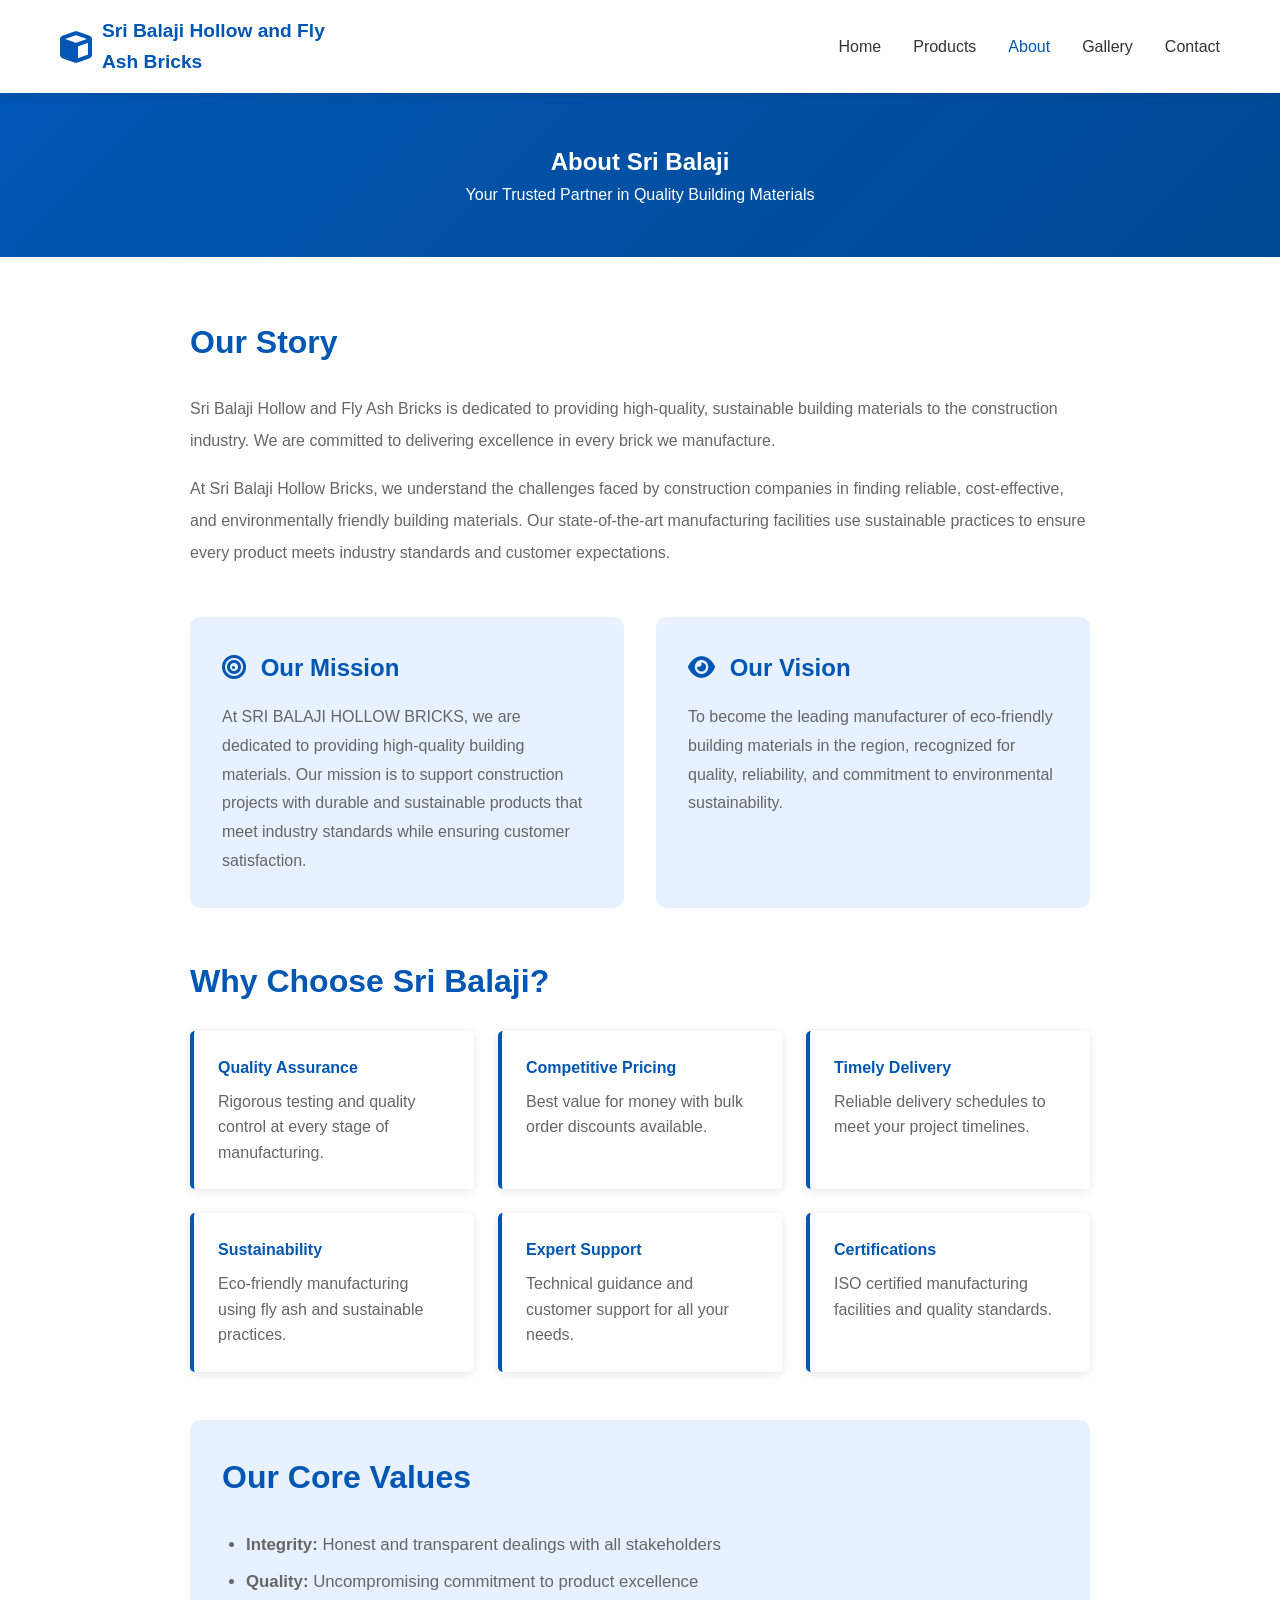
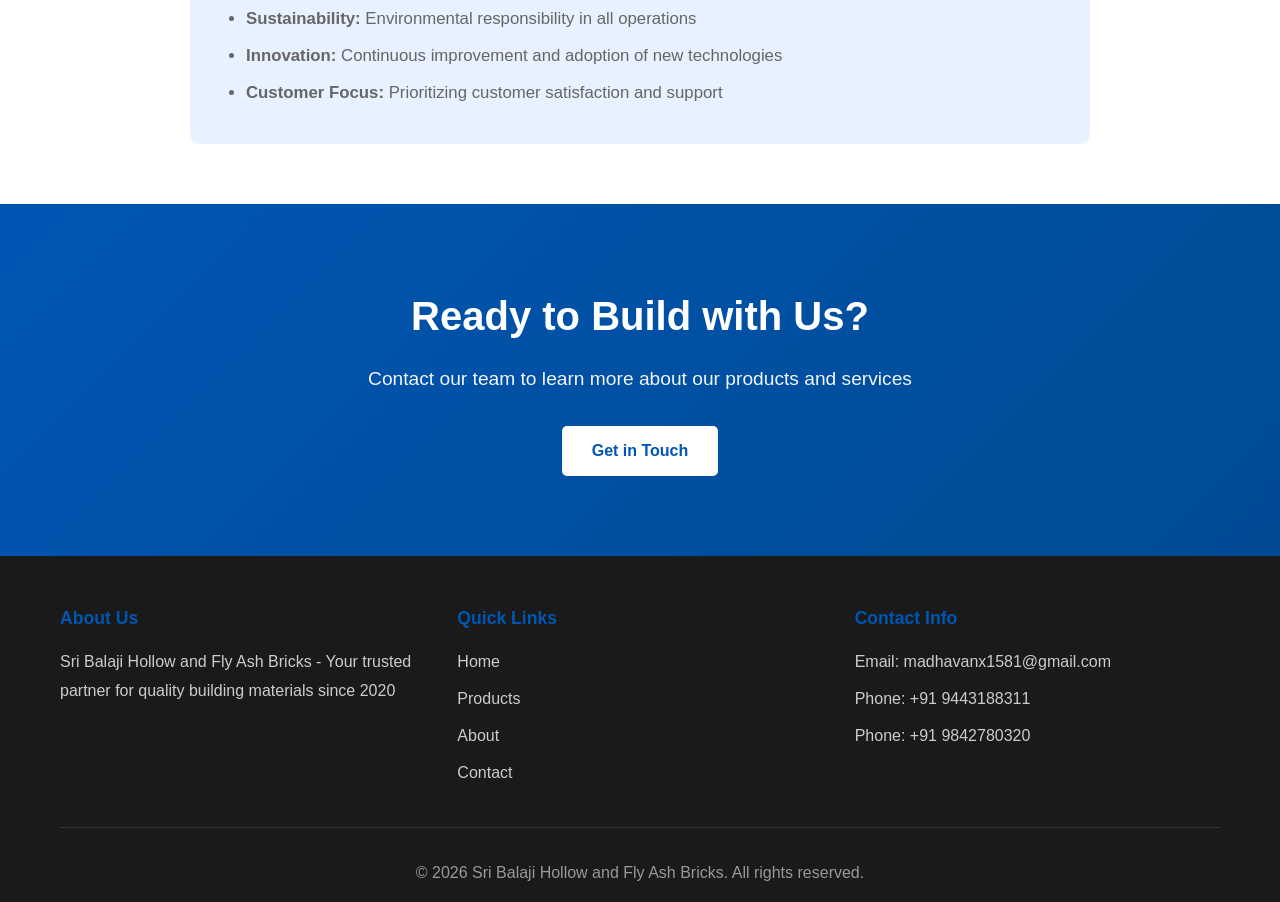
==== about.html @ 7f5b945e "Fainal Commit" ====
<!DOCTYPE html>
<html lang="en">
<head>
    <meta charset="UTF-8">
    <meta name="viewport" content="width=device-width, initial-scale=1.0">
    <title>Sri Balaji Hollow and Fly Ash Bricks - About Us</title>
    <link rel="stylesheet" href="styles.css">
    <link rel="stylesheet" href="https://cdnjs.cloudflare.com/ajax/libs/font-awesome/6.0.0/css/all.min.css">
</head>
<body>
    <!-- Navigation -->
    <nav class="navbar">
        <div class="container">
            <div class="logo">
                <i class="fas fa-cube"></i> Sri Balaji Hollow and Fly Ash Bricks
            </div>
            <ul class="nav-links">
                <li><a href="index.html">Home</a></li>
                <li><a href="products.html">Products</a></li>
                <li><a href="about.html" class="active">About</a></li>
                <li><a href="gallery.html">Gallery</a></li>
                <li><a href="contact.html">Contact</a></li>
            </ul>
            <div class="hamburger">
                <span></span>
                <span></span>
                <span></span>
            </div>
        </div>
    </nav>

    <!-- Page Header -->
    <section class="hero" style="padding: 50px 20px;">
        <div class="container">
            <h1>About Sri Balaji</h1>
            <p>Your Trusted Partner in Quality Building Materials</p>
        </div>
    </section>

    <!-- About Content -->
    <section style="padding: 60px 20px;">
        <div class="container">
            <div style="max-width: 900px; margin: 0 auto;">
                <!-- Our Story -->
                <div style="margin-bottom: 3rem;">
                    <h2 style="color: #0056b3; font-size: 2rem; margin-bottom: 1.5rem;">Our Story</h2>
                    <p style="color: #666; line-height: 2; margin-bottom: 1rem;">
                        Sri Balaji Hollow and Fly Ash Bricks is dedicated to providing high-quality, sustainable building materials to the construction industry. We are committed to delivering excellence in every brick we manufacture.
                    </p>
                    <p style="color: #666; line-height: 2;">
                        At Sri Balaji Hollow Bricks, we understand the challenges faced by construction companies in finding reliable, cost-effective, and environmentally friendly building materials. Our state-of-the-art manufacturing facilities use sustainable practices to ensure every product meets industry standards and customer expectations.
                    </p>
                </div>

                <!-- Mission & Vision -->
                <div style="display: grid; grid-template-columns: repeat(auto-fit, minmax(400px, 1fr)); gap: 2rem; margin-bottom: 3rem;">
                    <div style="background-color: #e7f1ff; padding: 2rem; border-radius: 10px;">
                        <h3 style="color: #0056b3; margin-bottom: 1rem; font-size: 1.5rem;">
                            <i class="fas fa-bullseye" style="margin-right: 0.5rem;"></i> Our Mission
                        </h3>
                        <p style="color: #666; line-height: 1.8;">
                            At SRI BALAJI HOLLOW BRICKS, we are dedicated to providing high-quality building materials. Our mission is to support construction projects with durable and sustainable products that meet industry standards while ensuring customer satisfaction.
                        </p>
                    </div>
                    <div style="background-color: #e7f1ff; padding: 2rem; border-radius: 10px;">
                        <h3 style="color: #0056b3; margin-bottom: 1rem; font-size: 1.5rem;">
                            <i class="fas fa-eye" style="margin-right: 0.5rem;"></i> Our Vision
                        </h3>
                        <p style="color: #666; line-height: 1.8;">
                            To become the leading manufacturer of eco-friendly building materials in the region, recognized for quality, reliability, and commitment to environmental sustainability.
                        </p>
                    </div>
                </div>

                <!-- Why Choose Us -->
                <div style="margin-bottom: 3rem;">
                    <h2 style="color: #0056b3; font-size: 2rem; margin-bottom: 1.5rem;">Why Choose Sri Balaji?</h2>
                    <div style="display: grid; grid-template-columns: repeat(auto-fit, minmax(250px, 1fr)); gap: 1.5rem;">
                        <div style="background-color: white; padding: 1.5rem; border-left: 4px solid #0056b3; border-radius: 5px; box-shadow: 0 2px 10px rgba(0,0,0,0.1);">
                            <h4 style="color: #0056b3; margin-bottom: 0.5rem;">Quality Assurance</h4>
                            <p style="color: #666;">Rigorous testing and quality control at every stage of manufacturing.</p>
                        </div>
                        <div style="background-color: white; padding: 1.5rem; border-left: 4px solid #0056b3; border-radius: 5px; box-shadow: 0 2px 10px rgba(0,0,0,0.1);">
                            <h4 style="color: #0056b3; margin-bottom: 0.5rem;">Competitive Pricing</h4>
                            <p style="color: #666;">Best value for money with bulk order discounts available.</p>
                        </div>
                        <div style="background-color: white; padding: 1.5rem; border-left: 4px solid #0056b3; border-radius: 5px; box-shadow: 0 2px 10px rgba(0,0,0,0.1);">
                            <h4 style="color: #0056b3; margin-bottom: 0.5rem;">Timely Delivery</h4>
                            <p style="color: #666;">Reliable delivery schedules to meet your project timelines.</p>
                        </div>
                        <div style="background-color: white; padding: 1.5rem; border-left: 4px solid #0056b3; border-radius: 5px; box-shadow: 0 2px 10px rgba(0,0,0,0.1);">
                            <h4 style="color: #0056b3; margin-bottom: 0.5rem;">Sustainability</h4>
                            <p style="color: #666;">Eco-friendly manufacturing using fly ash and sustainable practices.</p>
                        </div>
                        <div style="background-color: white; padding: 1.5rem; border-left: 4px solid #0056b3; border-radius: 5px; box-shadow: 0 2px 10px rgba(0,0,0,0.1);">
                            <h4 style="color: #0056b3; margin-bottom: 0.5rem;">Expert Support</h4>
                            <p style="color: #666;">Technical guidance and customer support for all your needs.</p>
                        </div>
                        <div style="background-color: white; padding: 1.5rem; border-left: 4px solid #0056b3; border-radius: 5px; box-shadow: 0 2px 10px rgba(0,0,0,0.1);">
                            <h4 style="color: #0056b3; margin-bottom: 0.5rem;">Certifications</h4>
                            <p style="color: #666;">ISO certified manufacturing facilities and quality standards.</p>
                        </div>
                    </div>
                </div>

                <!-- Our Values -->
                <div style="background-color: #e7f1ff; padding: 2rem; border-radius: 10px;">
                    <h2 style="color: #0056b3; font-size: 2rem; margin-bottom: 1.5rem;">Our Core Values</h2>
                    <ul style="color: #666; line-height: 2.2; margin-left: 1.5rem; font-size: 1.05rem;">
                        <li><strong>Integrity:</strong> Honest and transparent dealings with all stakeholders</li>
                        <li><strong>Quality:</strong> Uncompromising commitment to product excellence</li>
                        <li><strong>Sustainability:</strong> Environmental responsibility in all operations</li>
                        <li><strong>Innovation:</strong> Continuous improvement and adoption of new technologies</li>
                        <li><strong>Customer Focus:</strong> Prioritizing customer satisfaction and support</li>
                    </ul>
                </div>
            </div>
        </div>
    </section>

    <!-- CTA Section -->
    <section class="cta">
        <div class="container">
            <h2>Ready to Build with Us?</h2>
            <p>Contact our team to learn more about our products and services</p>
            <a href="contact.html" class="btn btn-light">Get in Touch</a>
        </div>
    </section>

    <!-- Footer -->
    <footer class="footer">
        <div class="container">
            <div class="footer-content">
                <div class="footer-section">
                    <h4>About Us</h4>
                    <p>Sri Balaji Hollow and Fly Ash Bricks - Your trusted partner for quality building materials since 2020</p>
                </div>
                <div class="footer-section">
                    <h4>Quick Links</h4>
                    <ul>
                        <li><a href="index.html">Home</a></li>
                        <li><a href="products.html">Products</a></li>
                        <li><a href="about.html">About</a></li>
                        <li><a href="contact.html">Contact</a></li>
                    </ul>
                </div>
                <div class="footer-section">
                    <h4>Contact Info</h4>
                    <p>Email: madhavanx1581@gmail.com</p>
                    <p>Phone: <a href="tel:+919443188311" style="color: #ccc; text-decoration: none;">+91 9443188311</a></p>
                    <p>Phone: <a href="tel:+919842780320" style="color: #ccc; text-decoration: none;">+91 9842780320</a></p>
                </div>
            </div>
            <div class="footer-bottom">
                <p>&copy; 2026 Sri Balaji Hollow and Fly Ash Bricks. All rights reserved.</p>
            </div>
        </div>
    </footer>

    <script src="script.js"></script>
</body>
</html>
---- styles.css ----
* {
    margin: 0;
    padding: 0;
    box-sizing: border-box;
}

:root {
    --primary-color: #0056b3;
    --secondary-color: #004a94;
    --light-blue: #e7f1ff;
    --text-color: #333;
    --light-text: #666;
    --white: #ffffff;
    --shadow: 0 2px 10px rgba(0, 0, 0, 0.1);
    --shadow-hover: 0 5px 20px rgba(0, 0, 0, 0.15);
}

body {
    font-family: 'Segoe UI', Tahoma, Geneva, Verdana, sans-serif;
    line-height: 1.6;
    color: var(--text-color);
}

.container {
    max-width: 1200px;
    margin: 0 auto;
    padding: 0 20px;
}

/* Navigation */
.navbar {
    background-color: var(--white);
    box-shadow: var(--shadow);
    position: sticky;
    top: 0;
    z-index: 100;
}

.navbar .container {
    display: flex;
    justify-content: space-between;
    align-items: center;
    padding: 1rem 20px;
}

.logo {
    font-size: 1.2rem;
    font-weight: bold;
    color: var(--primary-color);
    display: flex;
    align-items: center;
    gap: 10px;
    max-width: 300px;
}

.logo i {
    font-size: 2rem;
}

.nav-links {
    display: flex;
    list-style: none;
    gap: 2rem;
}

.nav-links a {
    text-decoration: none;
    color: var(--text-color);
    font-weight: 500;
    transition: color 0.3s ease;
}

.nav-links a:hover,
.nav-links a.active {
    color: var(--primary-color);
}

.hamburger {
    display: none;
    flex-direction: column;
    cursor: pointer;
}

.hamburger span {
    width: 25px;
    height: 3px;
    background-color: var(--primary-color);
    margin: 5px 0;
    border-radius: 3px;
    transition: 0.3s;
}

/* Hero Section */
.hero {
    background: linear-gradient(135deg, var(--primary-color) 0%, var(--secondary-color) 100%);
    color: var(--white);
    padding: 100px 20px;
    text-align: center;
}

.hero-content h1 {
    font-size: 3rem;
    margin-bottom: 1rem;
    line-height: 1.2;
}

.hero-content p {
    font-size: 1.3rem;
    margin-bottom: 2rem;
    opacity: 0.95;
}

.hero-buttons {
    display: flex;
    gap: 1rem;
    justify-content: center;
    flex-wrap: wrap;
}

.btn {
    display: inline-block;
    padding: 12px 30px;
    border-radius: 5px;
    text-decoration: none;
    font-weight: 600;
    transition: all 0.3s ease;
    cursor: pointer;
    border: none;
    font-size: 1rem;
}

.btn-primary {
    background-color: var(--white);
    color: var(--primary-color);
}

.btn-primary:hover {
    transform: translateY(-2px);
    box-shadow: var(--shadow-hover);
}

.btn-secondary {
    background-color: transparent;
    color: var(--white);
    border: 2px solid var(--white);
}

.btn-secondary:hover {
    background-color: var(--white);
    color: var(--primary-color);
    transform: translateY(-2px);
}

.btn-light {
    background-color: var(--white);
    color: var(--primary-color);
}

.btn-light:hover {
    transform: translateY(-2px);
    box-shadow: var(--shadow-hover);
}

/* Features Section */
.features {
    padding: 80px 20px;
    background-color: var(--light-blue);
}

.features h2 {
    text-align: center;
    font-size: 2.5rem;
    margin-bottom: 3rem;
    color: var(--primary-color);
}

.features-grid {
    display: grid;
    grid-template-columns: repeat(auto-fit, minmax(300px, 1fr));
    gap: 2rem;
}

.feature-card {
    background-color: var(--white);
    padding: 2rem;
    border-radius: 10px;
    text-align: center;
    box-shadow: var(--shadow);
    transition: all 0.3s ease;
}

.feature-card:hover {
    transform: translateY(-10px);
    box-shadow: var(--shadow-hover);
}

.feature-card i {
    font-size: 2.5rem;
    color: var(--primary-color);
    margin-bottom: 1rem;
}

.feature-card h3 {
    color: var(--primary-color);
    margin-bottom: 1rem;
    font-size: 1.3rem;
}

.feature-card p {
    color: var(--light-text);
    line-height: 1.8;
}

/* Products Preview Section */
.products-preview {
    padding: 80px 20px;
}

.products-preview h2 {
    text-align: center;
    font-size: 2.5rem;
    margin-bottom: 3rem;
    color: var(--primary-color);
}

.products-grid {
    display: grid;
    grid-template-columns: repeat(auto-fit, minmax(350px, 1fr));
    gap: 2rem;
}

.product-card {
    background-color: var(--light-blue);
    border-left: 5px solid var(--primary-color);
    padding: 2rem;
    border-radius: 10px;
    transition: all 0.3s ease;
    cursor: pointer;
}

.product-card:hover {
    transform: translateY(-5px);
    box-shadow: var(--shadow-hover);
}

/* Gallery Section */
.gallery-section {
    padding: 80px 20px;
    background-color: #ffffff;
}

.gallery-section h2 {
    text-align: center;
    font-size: 2.5rem;
    margin-bottom: 3rem;
    color: var(--primary-color);
}

.gallery-grid {
    display: grid;
    grid-template-columns: repeat(auto-fit, minmax(220px, 1fr));
    gap: 1.5rem;
}

.gallery-card {
    background-color: var(--white);
    border-radius: 12px;
    overflow: hidden;
    box-shadow: var(--shadow);
    transition: transform 0.25s ease, box-shadow 0.25s ease;
    display: flex;
    flex-direction: column;
}

.gallery-card:hover {
    transform: translateY(-6px);
    box-shadow: var(--shadow-hover);
}

.gallery-card button {
    background: transparent;
    border: 0;
    padding: 0;
    text-align: left;
    cursor: pointer;
}

.gallery-card img {
    width: 100%;
    height: 220px;
    object-fit: cover;
    display: block;
}

/* Empty gallery placeholder */
.gallery-empty {
    grid-column: 1/-1;
    padding: 60px 20px;
    text-align: center;
    color: var(--light-text);
    background: #fff;
    border-radius: 12px;
    box-shadow: var(--shadow);
    font-size: 1.05rem;
}

.gallery-card p {
    position: static;
    margin: 0;
    padding: 14px 16px;
    background: var(--white);
    color: var(--text-color);
    font-weight: 700;
    font-size: 0.95rem;
}

/* Caption container for gallery cards */
.gallery-caption {
    display: flex;
    align-items: center;
    justify-content: space-between;
    gap: 0.5rem;
    padding: 0 12px 14px 12px;
    background: var(--white);
}

.gallery-caption p {
    margin: 0;
    font-weight: 700;
    color: var(--text-color);
    font-size: 0.95rem;
}

.product-link {
    background: var(--primary-color);
    color: #fff;
    text-decoration: none;
    padding: 6px 10px;
    border-radius: 8px;
    font-size: 0.85rem;
    white-space: nowrap;
}

.product-link:hover {
    background: var(--secondary-color);
}

.gallery-card img.placeholder {
    background: #f7f7f7;
}

.lightbox-nav {
    position: absolute;
    top: 50%;
    transform: translateY(-50%);
    width: 48px;
    height: 48px;
    border-radius: 50%;
    background: rgba(0,0,0,0.5);
    color: #fff;
    border: none;
    cursor: pointer;
    display: flex;
    align-items: center;
    justify-content: center;
    font-size: 1.1rem;
}

.lightbox-prev { left: 12px; }
.lightbox-next { right: 12px; }

.gallery-preview-footer {
    margin-top: 2rem;
    display: flex;
    justify-content: space-between;
    align-items: center;
    flex-wrap: wrap;
    gap: 1rem;
    padding-top: 1.5rem;
    border-top: 1px solid rgba(0, 86, 179, 0.1);
}

.gallery-preview-footer p {
    color: var(--text-color);
    margin: 0;
    font-size: 1rem;
}

.gallery-preview-link {
    color: inherit;
    text-decoration: none;
    display: block;
    position: relative;
    overflow: hidden;
    border-radius: 20px;
}

.gallery-preview-card {
    max-width: 760px;
    margin: 0 auto;
    border-radius: 20px;
    overflow: hidden;
    box-shadow: var(--shadow);
    transition: transform 0.3s ease, box-shadow 0.3s ease;
}

.gallery-preview-card:hover {
    transform: translateY(-8px);
    box-shadow: var(--shadow-hover);
}

.gallery-preview-card img {
    width: 100%;
    height: 420px;
    object-fit: cover;
    display: block;
}

.gallery-preview-overlay {
    position: absolute;
    inset: 0;
    background: rgba(0, 86, 179, 0.55);
    color: var(--white);
    display: flex;
    flex-direction: column;
    justify-content: center;
    align-items: center;
    text-align: center;
    padding: 2rem;
    opacity: 0;
    transition: opacity 0.3s ease;
}

.gallery-preview-link:hover .gallery-preview-overlay {
    opacity: 1;
}

.gallery-preview-overlay h3 {
    font-size: 2rem;
    margin-bottom: 0.75rem;
}

.gallery-preview-overlay p {
    font-size: 1rem;
    max-width: 460px;
    line-height: 1.6;
}

.gallery-preview-footer {
    margin-top: 2rem;
    display: flex;
    justify-content: space-between;
    align-items: center;
    flex-wrap: wrap;
    gap: 1rem;
    padding-top: 1.5rem;
    border-top: 1px solid rgba(0, 86, 179, 0.1);
}

.gallery-preview-footer p {
    color: var(--text-color);
    margin: 0;
    font-size: 1rem;
}

.gallery-full .gallery-card button {
    background: none;
    border: none;
    width: 100%;
    padding: 0;
    text-align: left;
    cursor: pointer;
}

.gallery-full .gallery-card button:hover {
    opacity: 0.95;
}

.lightbox {
    position: fixed;
    inset: 0;
    background: rgba(0, 0, 0, 0.85);
    display: none;
    align-items: center;
    justify-content: center;
    padding: 2rem;
    z-index: 999;
}

.lightbox.active {
    display: flex;
}

.lightbox-content {
    max-width: 1000px;
    width: 100%;
    background: var(--white);
    border-radius: 15px;
    overflow: hidden;
    position: relative;
    box-shadow: var(--shadow-hover);
}

.lightbox-content img {
    width: 100%;
    height: auto;
    display: block;
}

.lightbox-content p {
    padding: 1.5rem;
    color: var(--text-color);
    font-size: 1rem;
    margin: 0;
}

.lightbox-close {
    position: absolute;
    top: 20px;
    right: 20px;
    background: rgba(0, 0, 0, 0.6);
    color: var(--white);
    border: none;
    width: 40px;
    height: 40px;
    border-radius: 50%;
    font-size: 1.5rem;
    cursor: pointer;
}

@media (max-width: 768px) {
    .gallery-preview-footer {
        flex-direction: column;
        align-items: stretch;
    }

    .lightbox-content {
        max-width: 100%;
    }
}
    color: var(--primary-color);
    margin-bottom: 1rem;
    font-size: 1.5rem;
}

.product-card p {
    color: var(--light-text);
    margin-bottom: 1.5rem;
    line-height: 1.8;
}

.link-btn {
    color: var(--primary-color);
    text-decoration: none;
    font-weight: 600;
    transition: all 0.3s ease;
}

.link-btn:hover {
    color: var(--secondary-color);
}

/* CTA Section */
.cta {
    background: linear-gradient(135deg, var(--primary-color) 0%, var(--secondary-color) 100%);
    color: var(--white);
    padding: 80px 20px;
    text-align: center;
}

.cta h2 {
    font-size: 2.5rem;
    margin-bottom: 1rem;
}

.cta p {
    font-size: 1.2rem;
    margin-bottom: 2rem;
    opacity: 0.95;
}

/* Footer */
.footer {
    background-color: #1a1a1a;
    color: var(--white);
    padding: 3rem 20px 1rem;
}

.footer-content {
    display: grid;
    grid-template-columns: repeat(auto-fit, minmax(250px, 1fr));
    gap: 2rem;
    margin-bottom: 2rem;
}

.footer-section h4 {
    color: var(--primary-color);
    margin-bottom: 1rem;
    font-size: 1.1rem;
}

.footer-section p,
.footer-section ul li {
    color: #ccc;
    margin-bottom: 0.5rem;
    line-height: 1.8;
}

.footer-section ul {
    list-style: none;
}

.footer-section a {
    color: #ccc;
    text-decoration: none;
    transition: color 0.3s ease;
}

.footer-section a:hover {
    color: var(--primary-color);
}

.footer-bottom {
    border-top: 1px solid #333;
    padding-top: 2rem;
    text-align: center;
    color: #999;
}

/* Responsive Design */
@media (max-width: 768px) {
    .nav-links {
        display: none;
    }

    .hamburger {
        display: flex;
    }

    .hero-content h1 {
        font-size: 2rem;
    }

    .hero-content p {
        font-size: 1rem;
    }

    .hero-buttons {
        flex-direction: column;
    }

    .features h2,
    .products-preview h2,
    .cta h2 {
        font-size: 2rem;
    }

    .features-grid {
        grid-template-columns: 1fr;
    }

    .products-grid {
        grid-template-columns: 1fr;
    }
}

@media (max-width: 480px) {
    .hero-content h1 {
        font-size: 1.5rem;
    }

    .btn {
        padding: 10px 20px;
        font-size: 0.9rem;
    }

    .feature-card i {
        font-size: 2rem;
    }
}
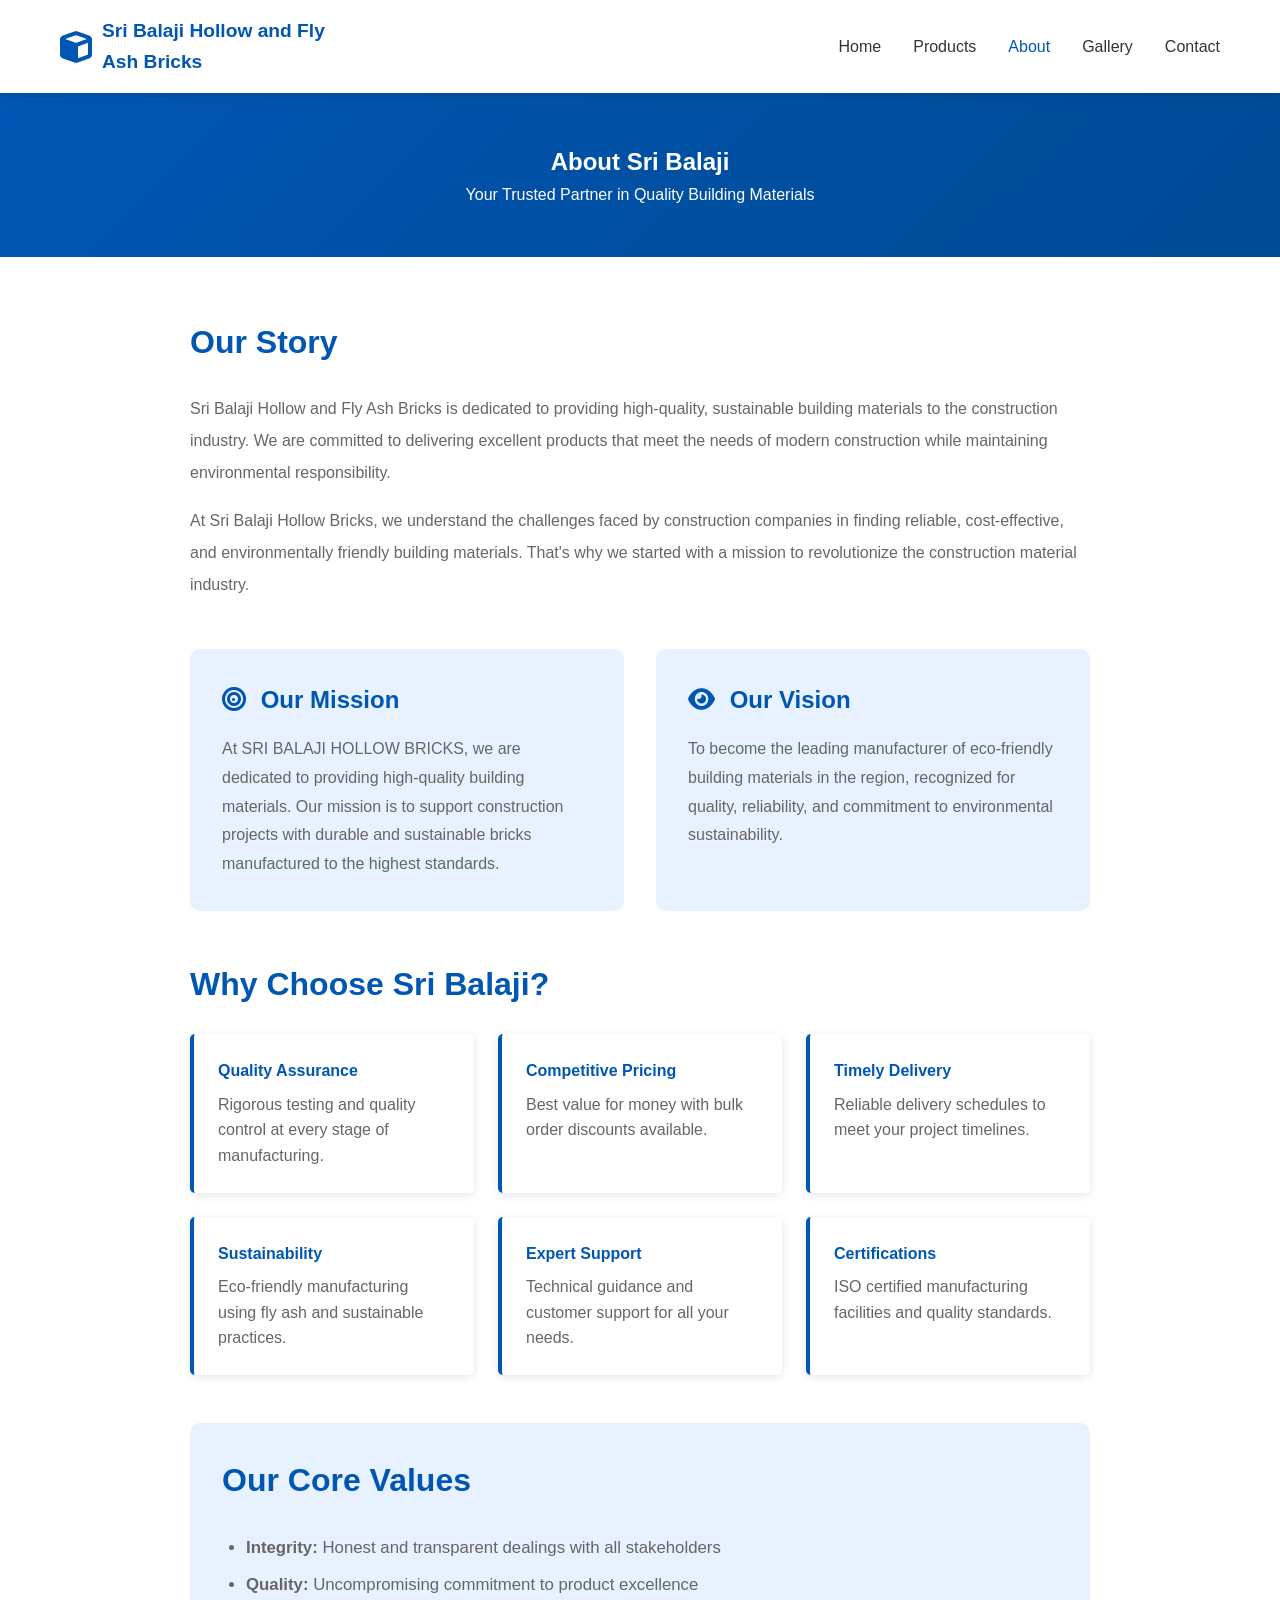
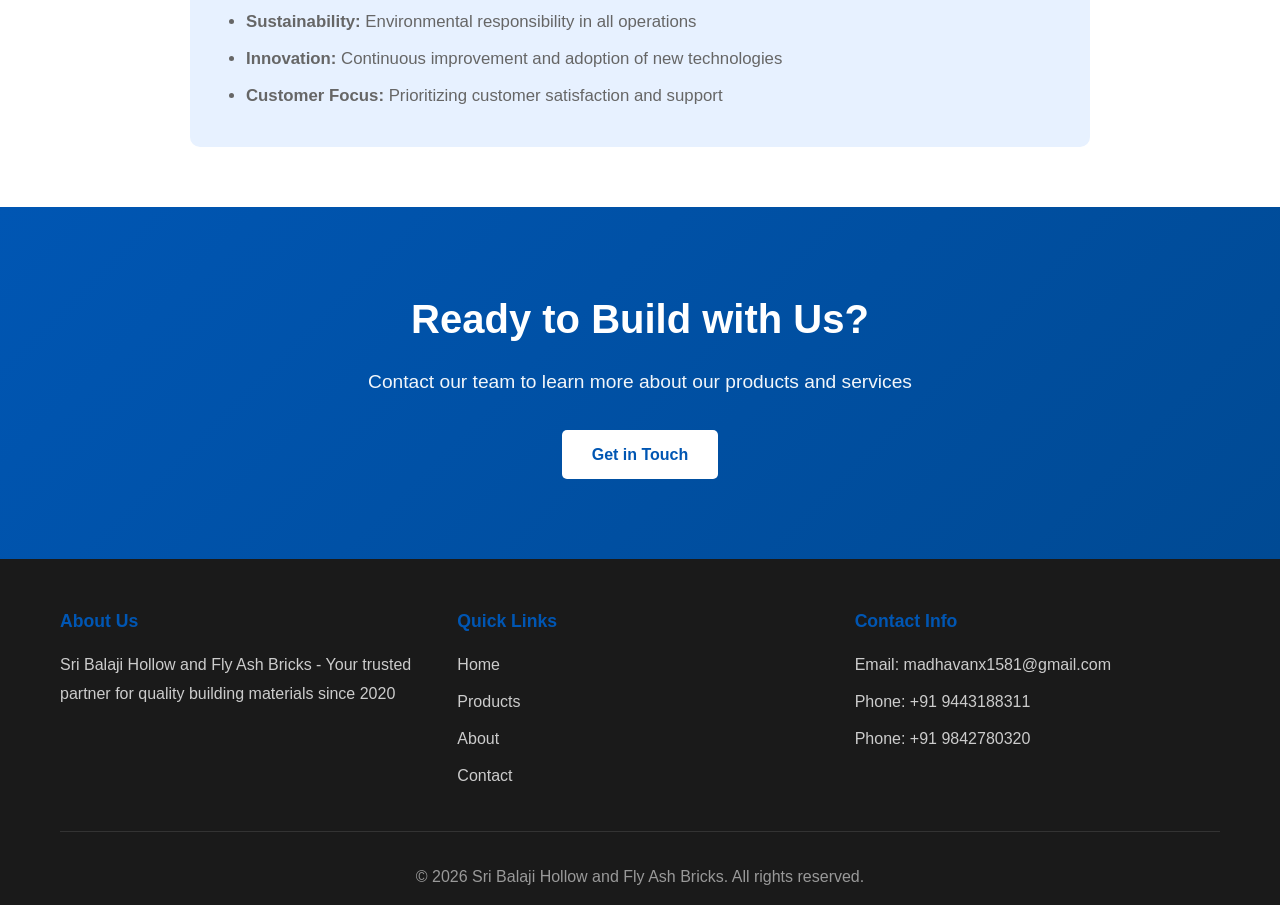
==== commit ce4385ea: "Fix all image paths - remove images/ folder prefix from all HTML files" ====
--- a/about.html
+++ b/about.html
@@ -1,162 +1,162 @@
-<!DOCTYPE html>
-<html lang="en">
-<head>
-    <meta charset="UTF-8">
-    <meta name="viewport" content="width=device-width, initial-scale=1.0">
-    <title>Sri Balaji Hollow and Fly Ash Bricks - About Us</title>
-    <link rel="stylesheet" href="styles.css">
-    <link rel="stylesheet" href="https://cdnjs.cloudflare.com/ajax/libs/font-awesome/6.0.0/css/all.min.css">
-</head>
-<body>
-    <!-- Navigation -->
-    <nav class="navbar">
-        <div class="container">
-            <div class="logo">
-                <i class="fas fa-cube"></i> Sri Balaji Hollow and Fly Ash Bricks
-            </div>
-            <ul class="nav-links">
-                <li><a href="index.html">Home</a></li>
-                <li><a href="products.html">Products</a></li>
-                <li><a href="about.html" class="active">About</a></li>
-                <li><a href="gallery.html">Gallery</a></li>
-                <li><a href="contact.html">Contact</a></li>
-            </ul>
-            <div class="hamburger">
-                <span></span>
-                <span></span>
-                <span></span>
-            </div>
-        </div>
-    </nav>
-
-    <!-- Page Header -->
-    <section class="hero" style="padding: 50px 20px;">
-        <div class="container">
-            <h1>About Sri Balaji</h1>
-            <p>Your Trusted Partner in Quality Building Materials</p>
-        </div>
-    </section>
-
-    <!-- About Content -->
-    <section style="padding: 60px 20px;">
-        <div class="container">
-            <div style="max-width: 900px; margin: 0 auto;">
-                <!-- Our Story -->
-                <div style="margin-bottom: 3rem;">
-                    <h2 style="color: #0056b3; font-size: 2rem; margin-bottom: 1.5rem;">Our Story</h2>
-                    <p style="color: #666; line-height: 2; margin-bottom: 1rem;">
-                        Sri Balaji Hollow and Fly Ash Bricks is dedicated to providing high-quality, sustainable building materials to the construction industry. We are committed to delivering excellence in every brick we manufacture.
-                    </p>
-                    <p style="color: #666; line-height: 2;">
-                        At Sri Balaji Hollow Bricks, we understand the challenges faced by construction companies in finding reliable, cost-effective, and environmentally friendly building materials. Our state-of-the-art manufacturing facilities use sustainable practices to ensure every product meets industry standards and customer expectations.
-                    </p>
-                </div>
-
-                <!-- Mission & Vision -->
-                <div style="display: grid; grid-template-columns: repeat(auto-fit, minmax(400px, 1fr)); gap: 2rem; margin-bottom: 3rem;">
-                    <div style="background-color: #e7f1ff; padding: 2rem; border-radius: 10px;">
-                        <h3 style="color: #0056b3; margin-bottom: 1rem; font-size: 1.5rem;">
-                            <i class="fas fa-bullseye" style="margin-right: 0.5rem;"></i> Our Mission
-                        </h3>
-                        <p style="color: #666; line-height: 1.8;">
-                            At SRI BALAJI HOLLOW BRICKS, we are dedicated to providing high-quality building materials. Our mission is to support construction projects with durable and sustainable products that meet industry standards while ensuring customer satisfaction.
-                        </p>
-                    </div>
-                    <div style="background-color: #e7f1ff; padding: 2rem; border-radius: 10px;">
-                        <h3 style="color: #0056b3; margin-bottom: 1rem; font-size: 1.5rem;">
-                            <i class="fas fa-eye" style="margin-right: 0.5rem;"></i> Our Vision
-                        </h3>
-                        <p style="color: #666; line-height: 1.8;">
-                            To become the leading manufacturer of eco-friendly building materials in the region, recognized for quality, reliability, and commitment to environmental sustainability.
-                        </p>
-                    </div>
-                </div>
-
-                <!-- Why Choose Us -->
-                <div style="margin-bottom: 3rem;">
-                    <h2 style="color: #0056b3; font-size: 2rem; margin-bottom: 1.5rem;">Why Choose Sri Balaji?</h2>
-                    <div style="display: grid; grid-template-columns: repeat(auto-fit, minmax(250px, 1fr)); gap: 1.5rem;">
-                        <div style="background-color: white; padding: 1.5rem; border-left: 4px solid #0056b3; border-radius: 5px; box-shadow: 0 2px 10px rgba(0,0,0,0.1);">
-                            <h4 style="color: #0056b3; margin-bottom: 0.5rem;">Quality Assurance</h4>
-                            <p style="color: #666;">Rigorous testing and quality control at every stage of manufacturing.</p>
-                        </div>
-                        <div style="background-color: white; padding: 1.5rem; border-left: 4px solid #0056b3; border-radius: 5px; box-shadow: 0 2px 10px rgba(0,0,0,0.1);">
-                            <h4 style="color: #0056b3; margin-bottom: 0.5rem;">Competitive Pricing</h4>
-                            <p style="color: #666;">Best value for money with bulk order discounts available.</p>
-                        </div>
-                        <div style="background-color: white; padding: 1.5rem; border-left: 4px solid #0056b3; border-radius: 5px; box-shadow: 0 2px 10px rgba(0,0,0,0.1);">
-                            <h4 style="color: #0056b3; margin-bottom: 0.5rem;">Timely Delivery</h4>
-                            <p style="color: #666;">Reliable delivery schedules to meet your project timelines.</p>
-                        </div>
-                        <div style="background-color: white; padding: 1.5rem; border-left: 4px solid #0056b3; border-radius: 5px; box-shadow: 0 2px 10px rgba(0,0,0,0.1);">
-                            <h4 style="color: #0056b3; margin-bottom: 0.5rem;">Sustainability</h4>
-                            <p style="color: #666;">Eco-friendly manufacturing using fly ash and sustainable practices.</p>
-                        </div>
-                        <div style="background-color: white; padding: 1.5rem; border-left: 4px solid #0056b3; border-radius: 5px; box-shadow: 0 2px 10px rgba(0,0,0,0.1);">
-                            <h4 style="color: #0056b3; margin-bottom: 0.5rem;">Expert Support</h4>
-                            <p style="color: #666;">Technical guidance and customer support for all your needs.</p>
-                        </div>
-                        <div style="background-color: white; padding: 1.5rem; border-left: 4px solid #0056b3; border-radius: 5px; box-shadow: 0 2px 10px rgba(0,0,0,0.1);">
-                            <h4 style="color: #0056b3; margin-bottom: 0.5rem;">Certifications</h4>
-                            <p style="color: #666;">ISO certified manufacturing facilities and quality standards.</p>
-                        </div>
-                    </div>
-                </div>
-
-                <!-- Our Values -->
-                <div style="background-color: #e7f1ff; padding: 2rem; border-radius: 10px;">
-                    <h2 style="color: #0056b3; font-size: 2rem; margin-bottom: 1.5rem;">Our Core Values</h2>
-                    <ul style="color: #666; line-height: 2.2; margin-left: 1.5rem; font-size: 1.05rem;">
-                        <li><strong>Integrity:</strong> Honest and transparent dealings with all stakeholders</li>
-                        <li><strong>Quality:</strong> Uncompromising commitment to product excellence</li>
-                        <li><strong>Sustainability:</strong> Environmental responsibility in all operations</li>
-                        <li><strong>Innovation:</strong> Continuous improvement and adoption of new technologies</li>
-                        <li><strong>Customer Focus:</strong> Prioritizing customer satisfaction and support</li>
-                    </ul>
-                </div>
-            </div>
-        </div>
-    </section>
-
-    <!-- CTA Section -->
-    <section class="cta">
-        <div class="container">
-            <h2>Ready to Build with Us?</h2>
-            <p>Contact our team to learn more about our products and services</p>
-            <a href="contact.html" class="btn btn-light">Get in Touch</a>
-        </div>
-    </section>
-
-    <!-- Footer -->
-    <footer class="footer">
-        <div class="container">
-            <div class="footer-content">
-                <div class="footer-section">
-                    <h4>About Us</h4>
-                    <p>Sri Balaji Hollow and Fly Ash Bricks - Your trusted partner for quality building materials since 2020</p>
-                </div>
-                <div class="footer-section">
-                    <h4>Quick Links</h4>
-                    <ul>
-                        <li><a href="index.html">Home</a></li>
-                        <li><a href="products.html">Products</a></li>
-                        <li><a href="about.html">About</a></li>
-                        <li><a href="contact.html">Contact</a></li>
-                    </ul>
-                </div>
-                <div class="footer-section">
-                    <h4>Contact Info</h4>
-                    <p>Email: madhavanx1581@gmail.com</p>
-                    <p>Phone: <a href="tel:+919443188311" style="color: #ccc; text-decoration: none;">+91 9443188311</a></p>
-                    <p>Phone: <a href="tel:+919842780320" style="color: #ccc; text-decoration: none;">+91 9842780320</a></p>
-                </div>
-            </div>
-            <div class="footer-bottom">
-                <p>&copy; 2026 Sri Balaji Hollow and Fly Ash Bricks. All rights reserved.</p>
-            </div>
-        </div>
-    </footer>
-
-    <script src="script.js"></script>
-</body>
-</html>
+<!DOCTYPE html>
+<html lang="en">
+<head>
+    <meta charset="UTF-8">
+    <meta name="viewport" content="width=device-width, initial-scale=1.0">
+    <title>Sri Balaji Hollow and Fly Ash Bricks - About Us</title>
+    <link rel="stylesheet" href="styles.css">
+    <link rel="stylesheet" href="https://cdnjs.cloudflare.com/ajax/libs/font-awesome/6.0.0/css/all.min.css">
+</head>
+<body>
+    <!-- Navigation -->
+    <nav class="navbar">
+        <div class="container">
+            <div class="logo">
+                <i class="fas fa-cube"></i> Sri Balaji Hollow and Fly Ash Bricks
+            </div>
+            <ul class="nav-links">
+                <li><a href="index.html">Home</a></li>
+                <li><a href="products.html">Products</a></li>
+                <li><a href="about.html" class="active">About</a></li>
+                <li><a href="gallery.html">Gallery</a></li>
+                <li><a href="contact.html">Contact</a></li>
+            </ul>
+            <div class="hamburger">
+                <span></span>
+                <span></span>
+                <span></span>
+            </div>
+        </div>
+    </nav>
+
+    <!-- Page Header -->
+    <section class="hero" style="padding: 50px 20px;">
+        <div class="container">
+            <h1>About Sri Balaji</h1>
+            <p>Your Trusted Partner in Quality Building Materials</p>
+        </div>
+    </section>
+
+    <!-- About Content -->
+    <section style="padding: 60px 20px;">
+        <div class="container">
+            <div style="max-width: 900px; margin: 0 auto;">
+                <!-- Our Story -->
+                <div style="margin-bottom: 3rem;">
+                    <h2 style="color: #0056b3; font-size: 2rem; margin-bottom: 1.5rem;">Our Story</h2>
+                    <p style="color: #666; line-height: 2; margin-bottom: 1rem;">
+                        Sri Balaji Hollow and Fly Ash Bricks is dedicated to providing high-quality, sustainable building materials to the construction industry. We are committed to delivering excellent products that meet the needs of modern construction while maintaining environmental responsibility.
+                    </p>
+                    <p style="color: #666; line-height: 2;">
+                        At Sri Balaji Hollow Bricks, we understand the challenges faced by construction companies in finding reliable, cost-effective, and environmentally friendly building materials. That's why we started with a mission to revolutionize the construction material industry.
+                    </p>
+                </div>
+
+                <!-- Mission & Vision -->
+                <div style="display: grid; grid-template-columns: repeat(auto-fit, minmax(400px, 1fr)); gap: 2rem; margin-bottom: 3rem;">
+                    <div style="background-color: #e7f1ff; padding: 2rem; border-radius: 10px;">
+                        <h3 style="color: #0056b3; margin-bottom: 1rem; font-size: 1.5rem;">
+                            <i class="fas fa-bullseye" style="margin-right: 0.5rem;"></i> Our Mission
+                        </h3>
+                        <p style="color: #666; line-height: 1.8;">
+                            At SRI BALAJI HOLLOW BRICKS, we are dedicated to providing high-quality building materials. Our mission is to support construction projects with durable and sustainable bricks manufactured to the highest standards.
+                        </p>
+                    </div>
+                    <div style="background-color: #e7f1ff; padding: 2rem; border-radius: 10px;">
+                        <h3 style="color: #0056b3; margin-bottom: 1rem; font-size: 1.5rem;">
+                            <i class="fas fa-eye" style="margin-right: 0.5rem;"></i> Our Vision
+                        </h3>
+                        <p style="color: #666; line-height: 1.8;">
+                            To become the leading manufacturer of eco-friendly building materials in the region, recognized for quality, reliability, and commitment to environmental sustainability.
+                        </p>
+                    </div>
+                </div>
+
+                <!-- Why Choose Us -->
+                <div style="margin-bottom: 3rem;">
+                    <h2 style="color: #0056b3; font-size: 2rem; margin-bottom: 1.5rem;">Why Choose Sri Balaji?</h2>
+                    <div style="display: grid; grid-template-columns: repeat(auto-fit, minmax(250px, 1fr)); gap: 1.5rem;">
+                        <div style="background-color: white; padding: 1.5rem; border-left: 4px solid #0056b3; border-radius: 5px; box-shadow: 0 2px 10px rgba(0,0,0,0.1);">
+                            <h4 style="color: #0056b3; margin-bottom: 0.5rem;">Quality Assurance</h4>
+                            <p style="color: #666;">Rigorous testing and quality control at every stage of manufacturing.</p>
+                        </div>
+                        <div style="background-color: white; padding: 1.5rem; border-left: 4px solid #0056b3; border-radius: 5px; box-shadow: 0 2px 10px rgba(0,0,0,0.1);">
+                            <h4 style="color: #0056b3; margin-bottom: 0.5rem;">Competitive Pricing</h4>
+                            <p style="color: #666;">Best value for money with bulk order discounts available.</p>
+                        </div>
+                        <div style="background-color: white; padding: 1.5rem; border-left: 4px solid #0056b3; border-radius: 5px; box-shadow: 0 2px 10px rgba(0,0,0,0.1);">
+                            <h4 style="color: #0056b3; margin-bottom: 0.5rem;">Timely Delivery</h4>
+                            <p style="color: #666;">Reliable delivery schedules to meet your project timelines.</p>
+                        </div>
+                        <div style="background-color: white; padding: 1.5rem; border-left: 4px solid #0056b3; border-radius: 5px; box-shadow: 0 2px 10px rgba(0,0,0,0.1);">
+                            <h4 style="color: #0056b3; margin-bottom: 0.5rem;">Sustainability</h4>
+                            <p style="color: #666;">Eco-friendly manufacturing using fly ash and sustainable practices.</p>
+                        </div>
+                        <div style="background-color: white; padding: 1.5rem; border-left: 4px solid #0056b3; border-radius: 5px; box-shadow: 0 2px 10px rgba(0,0,0,0.1);">
+                            <h4 style="color: #0056b3; margin-bottom: 0.5rem;">Expert Support</h4>
+                            <p style="color: #666;">Technical guidance and customer support for all your needs.</p>
+                        </div>
+                        <div style="background-color: white; padding: 1.5rem; border-left: 4px solid #0056b3; border-radius: 5px; box-shadow: 0 2px 10px rgba(0,0,0,0.1);">
+                            <h4 style="color: #0056b3; margin-bottom: 0.5rem;">Certifications</h4>
+                            <p style="color: #666;">ISO certified manufacturing facilities and quality standards.</p>
+                        </div>
+                    </div>
+                </div>
+
+                <!-- Our Values -->
+                <div style="background-color: #e7f1ff; padding: 2rem; border-radius: 10px;">
+                    <h2 style="color: #0056b3; font-size: 2rem; margin-bottom: 1.5rem;">Our Core Values</h2>
+                    <ul style="color: #666; line-height: 2.2; margin-left: 1.5rem; font-size: 1.05rem;">
+                        <li><strong>Integrity:</strong> Honest and transparent dealings with all stakeholders</li>
+                        <li><strong>Quality:</strong> Uncompromising commitment to product excellence</li>
+                        <li><strong>Sustainability:</strong> Environmental responsibility in all operations</li>
+                        <li><strong>Innovation:</strong> Continuous improvement and adoption of new technologies</li>
+                        <li><strong>Customer Focus:</strong> Prioritizing customer satisfaction and support</li>
+                    </ul>
+                </div>
+            </div>
+        </div>
+    </section>
+
+    <!-- CTA Section -->
+    <section class="cta">
+        <div class="container">
+            <h2>Ready to Build with Us?</h2>
+            <p>Contact our team to learn more about our products and services</p>
+            <a href="contact.html" class="btn btn-light">Get in Touch</a>
+        </div>
+    </section>
+
+    <!-- Footer -->
+    <footer class="footer">
+        <div class="container">
+            <div class="footer-content">
+                <div class="footer-section">
+                    <h4>About Us</h4>
+                    <p>Sri Balaji Hollow and Fly Ash Bricks - Your trusted partner for quality building materials since 2020</p>
+                </div>
+                <div class="footer-section">
+                    <h4>Quick Links</h4>
+                    <ul>
+                        <li><a href="index.html">Home</a></li>
+                        <li><a href="products.html">Products</a></li>
+                        <li><a href="about.html">About</a></li>
+                        <li><a href="contact.html">Contact</a></li>
+                    </ul>
+                </div>
+                <div class="footer-section">
+                    <h4>Contact Info</h4>
+                    <p>Email: madhavanx1581@gmail.com</p>
+                    <p>Phone: <a href="tel:+919443188311" style="color: #ccc; text-decoration: none;">+91 9443188311</a></p>
+                    <p>Phone: <a href="tel:+919842780320" style="color: #ccc; text-decoration: none;">+91 9842780320</a></p>
+                </div>
+            </div>
+            <div class="footer-bottom">
+                <p>&copy; 2026 Sri Balaji Hollow and Fly Ash Bricks. All rights reserved.</p>
+            </div>
+        </div>
+    </footer>
+
+    <script src="script.js"></script>
+</body>
+</html>
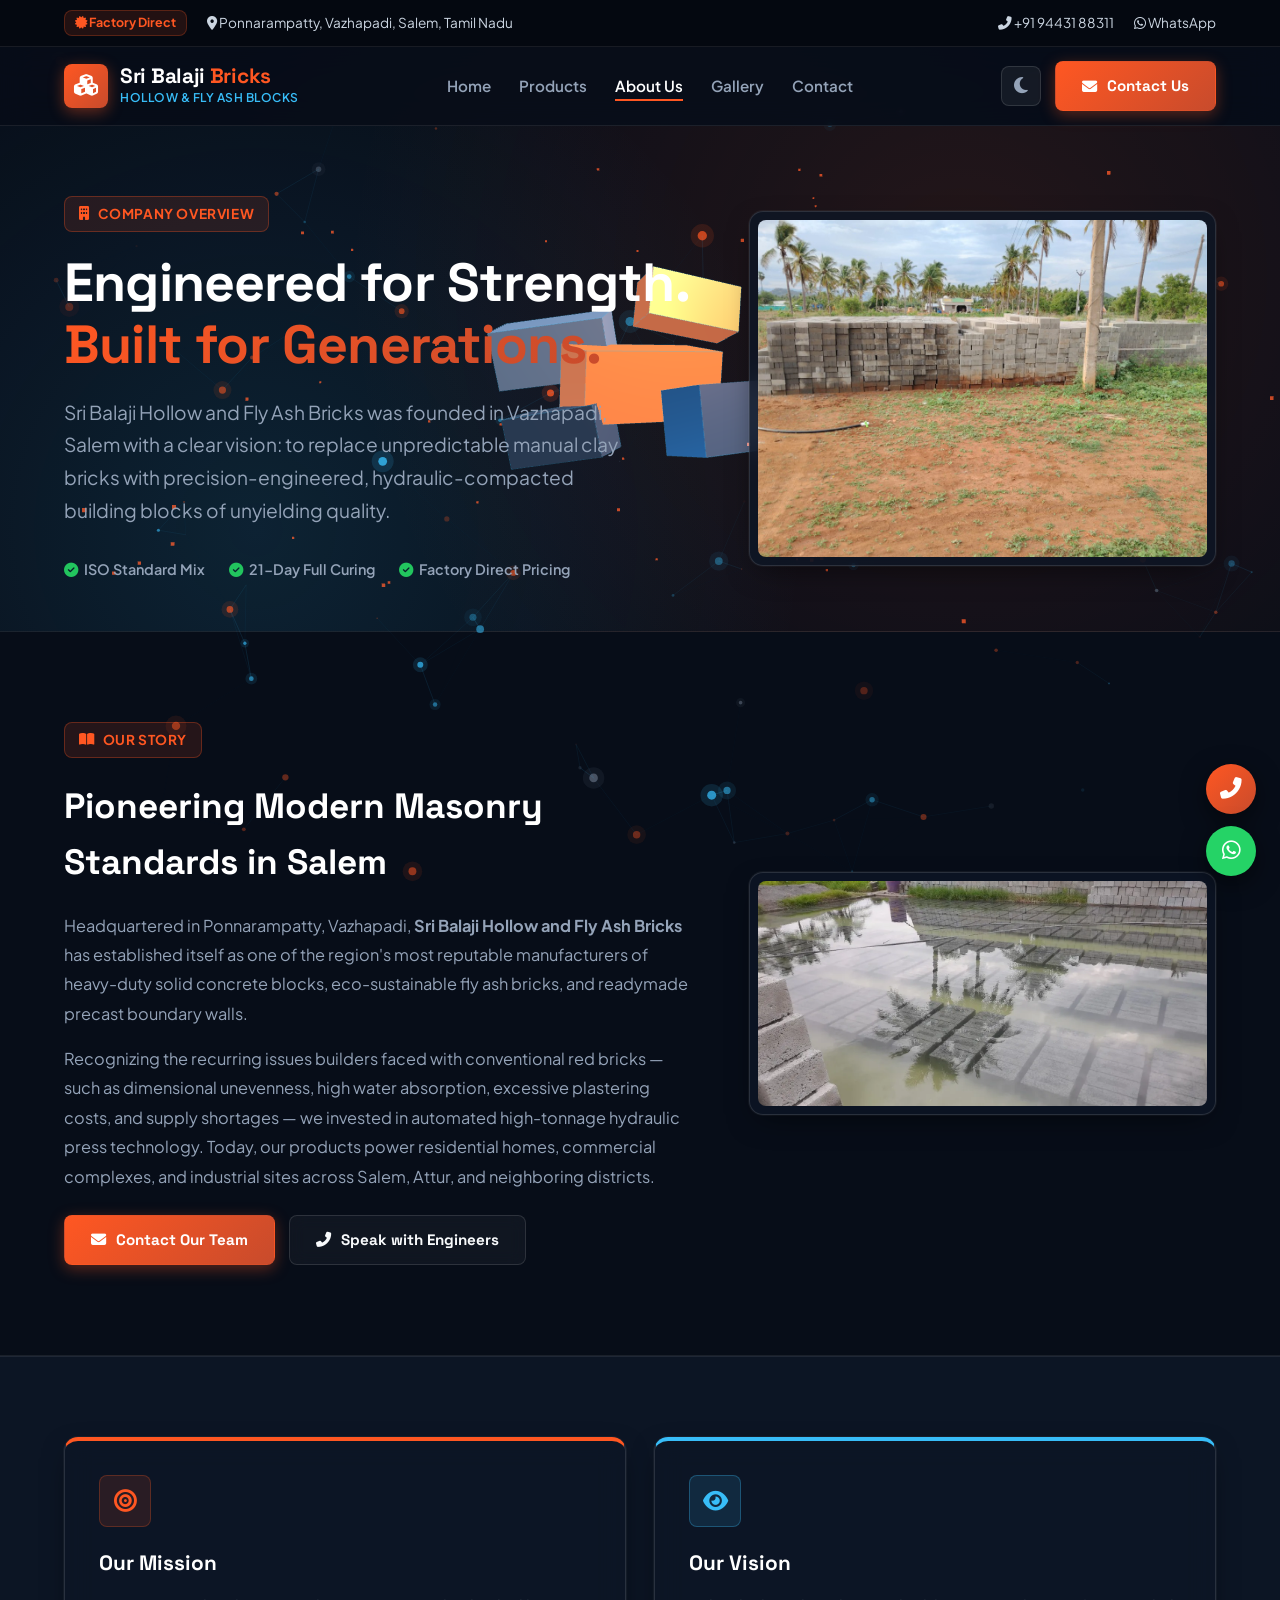
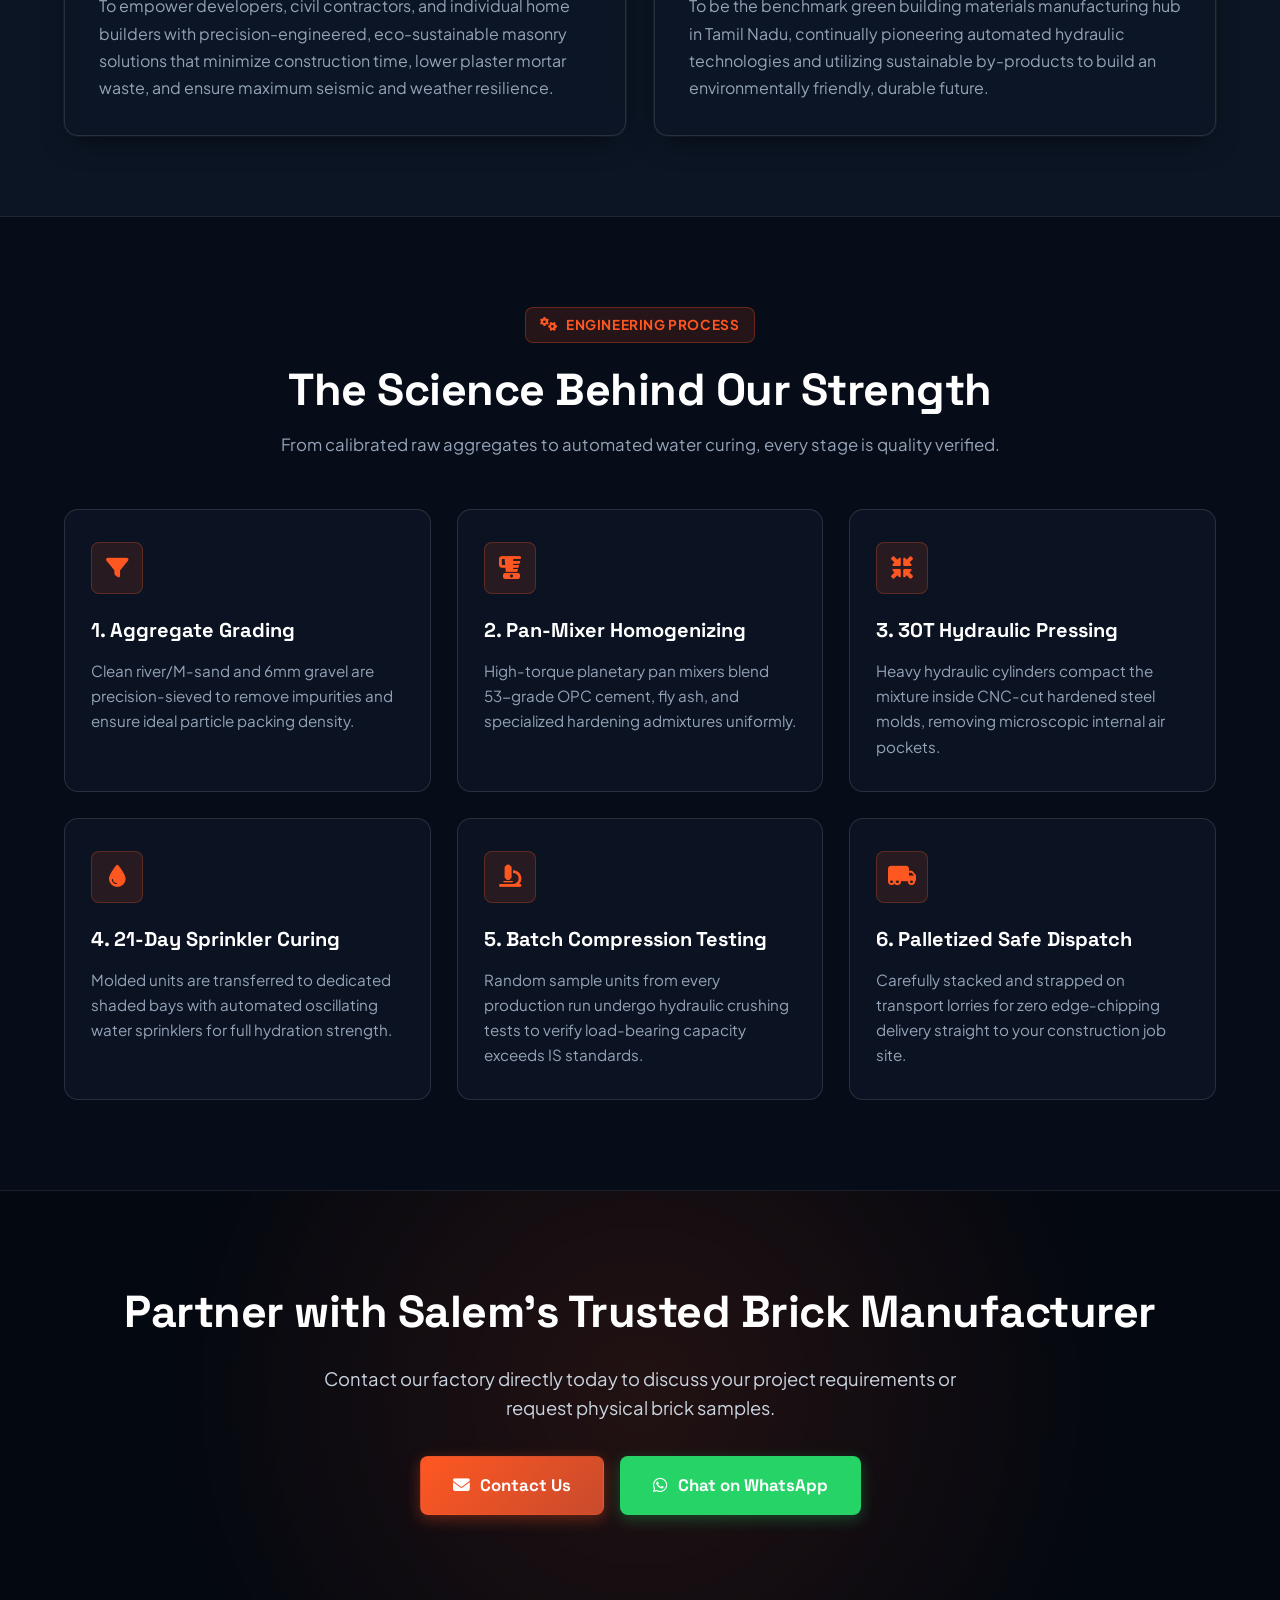
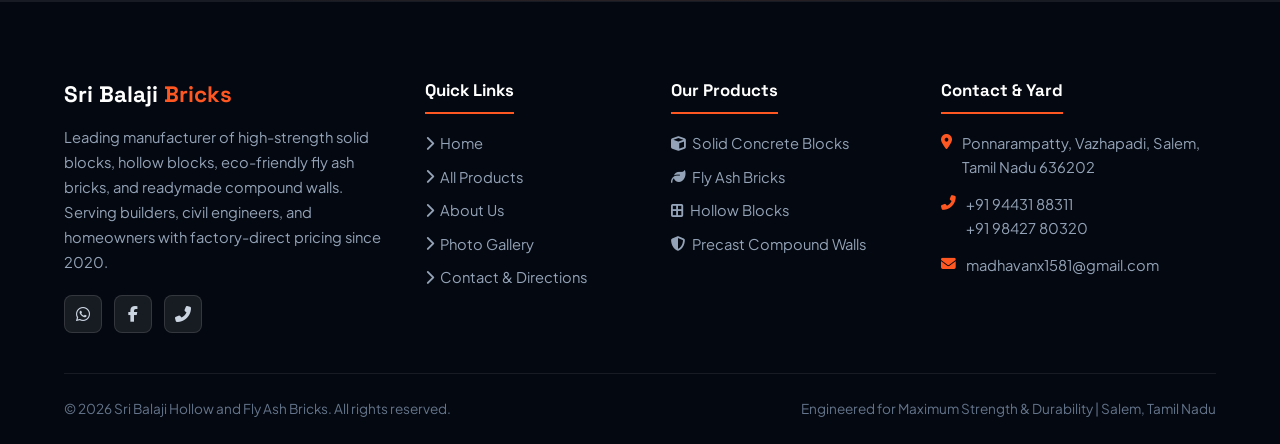
==== commit 3f5892af: "Update website: 3D WebGL animations on all pages, interactive particle physics, dual dark/light them" ====
--- a/about.html
+++ b/about.html
@@ -3,160 +3,307 @@
 <head>
     <meta charset="UTF-8">
     <meta name="viewport" content="width=device-width, initial-scale=1.0">
-    <title>Sri Balaji Hollow and Fly Ash Bricks - About Us</title>
+    <meta name="description" content="Learn about Sri Balaji Hollow and Fly Ash Bricks - our story, mission, automated manufacturing process, and commitment to sustainable construction in Salem, Tamil Nadu.">
+    <title>About Us | Sri Balaji Hollow and Fly Ash Bricks</title>
+    
+    <!-- Instant Theme Detection (Prevents theme flash) -->
+    <script>
+        (function() {
+            var savedTheme = localStorage.getItem('sri_balaji_theme') || 'dark';
+            document.documentElement.setAttribute('data-theme', savedTheme);
+        })();
+    </script>
+
+    <!-- Google Fonts & Font Awesome -->
+    <link rel="preconnect" href="https://fonts.googleapis.com">
+    <link rel="preconnect" href="https://fonts.gstatic.com" crossorigin>
+    <link href="https://fonts.googleapis.com/css2?family=Plus+Jakarta+Sans:wght@300;400;500;600;700;800&family=Space+Grotesk:wght@500;600;700&display=swap" rel="stylesheet">
+    <link rel="stylesheet" href="https://cdnjs.cloudflare.com/ajax/libs/font-awesome/6.4.0/css/all.min.css">
+    
     <link rel="stylesheet" href="styles.css">
-    <link rel="stylesheet" href="https://cdnjs.cloudflare.com/ajax/libs/font-awesome/6.0.0/css/all.min.css">
 </head>
 <body>
-    <!-- Navigation -->
-    <nav class="navbar">
-        <div class="container">
-            <div class="logo">
-                <i class="fas fa-cube"></i> Sri Balaji Hollow and Fly Ash Bricks
-            </div>
+
+    <!-- Global Interactive 3D Particle Canvas -->
+    <canvas id="bgParticlesCanvas" class="global-particles-canvas"></canvas>
+
+    <!-- Top Announcement Bar -->
+    <div class="top-bar">
+        <div class="container">
+            <div class="top-bar-left">
+                <span class="top-badge"><i class="fas fa-certificate"></i> Factory Direct</span>
+                <span><i class="fas fa-map-marker-alt"></i> Ponnarampatty, Vazhapadi, Salem, Tamil Nadu</span>
+            </div>
+            <div class="top-bar-right">
+                <a href="tel:+919443188311"><i class="fas fa-phone-alt"></i> +91 94431 88311</a>
+                <a href="https://wa.me/919443188311?text=Hello%20Sri%20Balaji%20Bricks,%20I%20would%20like%20to%20learn%20more%20about%20your%20company." target="_blank"><i class="fab fa-whatsapp"></i> WhatsApp</a>
+            </div>
+        </div>
+    </div>
+
+    <!-- Navigation Header -->
+    <nav class="navbar" id="navbar">
+        <div class="container">
+            <a href="index.html" class="logo" aria-label="Sri Balaji Bricks Home">
+                <div class="logo-icon-box">
+                    <i class="fas fa-cubes"></i>
+                </div>
+                <div class="logo-text">
+                    <div class="logo-brand">Sri Balaji <span>Bricks</span></div>
+                    <div class="logo-sub">Hollow & Fly Ash Blocks</div>
+                </div>
+            </a>
+
             <ul class="nav-links">
                 <li><a href="index.html">Home</a></li>
                 <li><a href="products.html">Products</a></li>
-                <li><a href="about.html" class="active">About</a></li>
+                <li><a href="about.html" class="active">About Us</a></li>
                 <li><a href="gallery.html">Gallery</a></li>
                 <li><a href="contact.html">Contact</a></li>
             </ul>
-            <div class="hamburger">
-                <span></span>
-                <span></span>
-                <span></span>
+
+            <div class="nav-actions">
+                <button class="theme-toggle-btn" id="themeToggleBtn" aria-label="Toggle Theme" title="Switch Dark / Light Theme">
+                    <i class="fas fa-sun theme-icon-sun"></i>
+                    <i class="fas fa-moon theme-icon-moon"></i>
+                </button>
+                <a href="contact.html" class="btn btn-primary nav-btn-contact">
+                    <i class="fas fa-envelope"></i> Contact Us
+                </a>
+                <button class="hamburger" id="hamburgerBtn" aria-label="Toggle navigation menu">
+                    <span></span>
+                    <span></span>
+                    <span></span>
+                </button>
             </div>
         </div>
     </nav>
 
-    <!-- Page Header -->
-    <section class="hero" style="padding: 50px 20px;">
-        <div class="container">
-            <h1>About Sri Balaji</h1>
-            <p>Your Trusted Partner in Quality Building Materials</p>
+    <!-- Page Header Hero with Interactive 3D WebGL Canvas -->
+    <header class="hero" style="padding: 70px 0 50px;">
+        <canvas id="hero3dCanvas" class="hero-webgl-canvas"></canvas>
+        <div class="container">
+            <div class="hero-layout">
+                <div class="hero-text-content">
+                    <div class="hero-tag">
+                        <i class="fas fa-building"></i> Company Overview
+                    </div>
+                    <h1 class="hero-title">
+                        Engineered for Strength. <span>Built for Generations.</span>
+                    </h1>
+                    <p class="hero-subtitle">
+                        Sri Balaji Hollow and Fly Ash Bricks was founded in Vazhapadi, Salem with a clear vision: to replace unpredictable manual clay bricks with precision-engineered, hydraulic-compacted building blocks of unyielding quality.
+                    </p>
+                    <div class="hero-trust-list">
+                        <div class="trust-item"><i class="fas fa-check-circle"></i> ISO Standard Mix</div>
+                        <div class="trust-item"><i class="fas fa-check-circle"></i> 21-Day Full Curing</div>
+                        <div class="trust-item"><i class="fas fa-check-circle"></i> Factory Direct Pricing</div>
+                    </div>
+                </div>
+
+                <div class="hero-visual-box">
+                    <div class="hero-image-frame tilt-card">
+                        <img src="image5.jpg" alt="Sri Balaji Brick Storage & Dispatch Yard">
+                    </div>
+                </div>
+            </div>
+        </div>
+    </header>
+
+    <!-- Our Story Section -->
+    <section class="section-features">
+        <div class="container">
+            <div class="hero-layout" style="align-items: center;">
+                <div>
+                    <span class="hero-tag"><i class="fas fa-book-open"></i> Our Story</span>
+                    <h2 style="font-family: var(--font-heading); font-size: 2.2rem; color: var(--text-white); margin-bottom: 20px;">
+                        Pioneering Modern Masonry Standards in Salem
+                    </h2>
+                    <p style="color: var(--text-secondary); line-height: 1.8; margin-bottom: 16px; font-size: 1.02rem;">
+                        Headquartered in Ponnarampatty, Vazhapadi, <strong>Sri Balaji Hollow and Fly Ash Bricks</strong> has established itself as one of the region's most reputable manufacturers of heavy-duty solid concrete blocks, eco-sustainable fly ash bricks, and readymade precast boundary walls.
+                    </p>
+                    <p style="color: var(--text-secondary); line-height: 1.8; margin-bottom: 24px; font-size: 1.02rem;">
+                        Recognizing the recurring issues builders faced with conventional red bricks — such as dimensional unevenness, high water absorption, excessive plastering costs, and supply shortages — we invested in automated high-tonnage hydraulic press technology. Today, our products power residential homes, commercial complexes, and industrial sites across Salem, Attur, and neighboring districts.
+                    </p>
+                    <div style="display: flex; gap: 14px; flex-wrap: wrap;">
+                        <a href="contact.html" class="btn btn-primary"><i class="fas fa-envelope"></i> Contact Our Team</a>
+                        <a href="contact.html" class="btn btn-outline"><i class="fas fa-phone-alt"></i> Speak with Engineers</a>
+                    </div>
+                </div>
+
+                <div class="hero-visual-box">
+                    <div class="hero-image-frame tilt-card">
+                        <img src="image3.webp" alt="Automated Curing & Production Yard">
+                    </div>
+                </div>
+            </div>
         </div>
     </section>
 
-    <!-- About Content -->
-    <section style="padding: 60px 20px;">
-        <div class="container">
-            <div style="max-width: 900px; margin: 0 auto;">
-                <!-- Our Story -->
-                <div style="margin-bottom: 3rem;">
-                    <h2 style="color: #0056b3; font-size: 2rem; margin-bottom: 1.5rem;">Our Story</h2>
-                    <p style="color: #666; line-height: 2; margin-bottom: 1rem;">
-                        Sri Balaji Hollow and Fly Ash Bricks is dedicated to providing high-quality, sustainable building materials to the construction industry. We are committed to delivering excellent products that meet the needs of modern construction while maintaining environmental responsibility.
-                    </p>
-                    <p style="color: #666; line-height: 2;">
-                        At Sri Balaji Hollow Bricks, we understand the challenges faced by construction companies in finding reliable, cost-effective, and environmentally friendly building materials. That's why we started with a mission to revolutionize the construction material industry.
-                    </p>
-                </div>
-
-                <!-- Mission & Vision -->
-                <div style="display: grid; grid-template-columns: repeat(auto-fit, minmax(400px, 1fr)); gap: 2rem; margin-bottom: 3rem;">
-                    <div style="background-color: #e7f1ff; padding: 2rem; border-radius: 10px;">
-                        <h3 style="color: #0056b3; margin-bottom: 1rem; font-size: 1.5rem;">
-                            <i class="fas fa-bullseye" style="margin-right: 0.5rem;"></i> Our Mission
-                        </h3>
-                        <p style="color: #666; line-height: 1.8;">
-                            At SRI BALAJI HOLLOW BRICKS, we are dedicated to providing high-quality building materials. Our mission is to support construction projects with durable and sustainable bricks manufactured to the highest standards.
-                        </p>
-                    </div>
-                    <div style="background-color: #e7f1ff; padding: 2rem; border-radius: 10px;">
-                        <h3 style="color: #0056b3; margin-bottom: 1rem; font-size: 1.5rem;">
-                            <i class="fas fa-eye" style="margin-right: 0.5rem;"></i> Our Vision
-                        </h3>
-                        <p style="color: #666; line-height: 1.8;">
-                            To become the leading manufacturer of eco-friendly building materials in the region, recognized for quality, reliability, and commitment to environmental sustainability.
-                        </p>
-                    </div>
-                </div>
-
-                <!-- Why Choose Us -->
-                <div style="margin-bottom: 3rem;">
-                    <h2 style="color: #0056b3; font-size: 2rem; margin-bottom: 1.5rem;">Why Choose Sri Balaji?</h2>
-                    <div style="display: grid; grid-template-columns: repeat(auto-fit, minmax(250px, 1fr)); gap: 1.5rem;">
-                        <div style="background-color: white; padding: 1.5rem; border-left: 4px solid #0056b3; border-radius: 5px; box-shadow: 0 2px 10px rgba(0,0,0,0.1);">
-                            <h4 style="color: #0056b3; margin-bottom: 0.5rem;">Quality Assurance</h4>
-                            <p style="color: #666;">Rigorous testing and quality control at every stage of manufacturing.</p>
-                        </div>
-                        <div style="background-color: white; padding: 1.5rem; border-left: 4px solid #0056b3; border-radius: 5px; box-shadow: 0 2px 10px rgba(0,0,0,0.1);">
-                            <h4 style="color: #0056b3; margin-bottom: 0.5rem;">Competitive Pricing</h4>
-                            <p style="color: #666;">Best value for money with bulk order discounts available.</p>
-                        </div>
-                        <div style="background-color: white; padding: 1.5rem; border-left: 4px solid #0056b3; border-radius: 5px; box-shadow: 0 2px 10px rgba(0,0,0,0.1);">
-                            <h4 style="color: #0056b3; margin-bottom: 0.5rem;">Timely Delivery</h4>
-                            <p style="color: #666;">Reliable delivery schedules to meet your project timelines.</p>
-                        </div>
-                        <div style="background-color: white; padding: 1.5rem; border-left: 4px solid #0056b3; border-radius: 5px; box-shadow: 0 2px 10px rgba(0,0,0,0.1);">
-                            <h4 style="color: #0056b3; margin-bottom: 0.5rem;">Sustainability</h4>
-                            <p style="color: #666;">Eco-friendly manufacturing using fly ash and sustainable practices.</p>
-                        </div>
-                        <div style="background-color: white; padding: 1.5rem; border-left: 4px solid #0056b3; border-radius: 5px; box-shadow: 0 2px 10px rgba(0,0,0,0.1);">
-                            <h4 style="color: #0056b3; margin-bottom: 0.5rem;">Expert Support</h4>
-                            <p style="color: #666;">Technical guidance and customer support for all your needs.</p>
-                        </div>
-                        <div style="background-color: white; padding: 1.5rem; border-left: 4px solid #0056b3; border-radius: 5px; box-shadow: 0 2px 10px rgba(0,0,0,0.1);">
-                            <h4 style="color: #0056b3; margin-bottom: 0.5rem;">Certifications</h4>
-                            <p style="color: #666;">ISO certified manufacturing facilities and quality standards.</p>
-                        </div>
-                    </div>
-                </div>
-
-                <!-- Our Values -->
-                <div style="background-color: #e7f1ff; padding: 2rem; border-radius: 10px;">
-                    <h2 style="color: #0056b3; font-size: 2rem; margin-bottom: 1.5rem;">Our Core Values</h2>
-                    <ul style="color: #666; line-height: 2.2; margin-left: 1.5rem; font-size: 1.05rem;">
-                        <li><strong>Integrity:</strong> Honest and transparent dealings with all stakeholders</li>
-                        <li><strong>Quality:</strong> Uncompromising commitment to product excellence</li>
-                        <li><strong>Sustainability:</strong> Environmental responsibility in all operations</li>
-                        <li><strong>Innovation:</strong> Continuous improvement and adoption of new technologies</li>
-                        <li><strong>Customer Focus:</strong> Prioritizing customer satisfaction and support</li>
-                    </ul>
+    <!-- Mission & Vision Cards -->
+    <section style="background-color: var(--bg-surface); padding: 80px 0; border-top: 1px solid var(--border-subtle); border-bottom: 1px solid var(--border-subtle);">
+        <div class="container">
+            <div style="display: grid; grid-template-columns: repeat(auto-fit, minmax(min(100%, 340px), 1fr)); gap: 28px;">
+                <div class="tilt-card" style="padding: 34px; border-top: 4px solid var(--brick-accent);">
+                    <div class="feature-icon">
+                        <i class="fas fa-bullseye"></i>
+                    </div>
+                    <h3 style="font-family: var(--font-heading); color: var(--text-white); font-size: 1.3rem; margin-bottom: 12px;">Our Mission</h3>
+                    <p style="color: var(--text-secondary); line-height: 1.7;">
+                        To empower developers, civil contractors, and individual home builders with precision-engineered, eco-sustainable masonry solutions that minimize construction time, lower plaster mortar waste, and ensure maximum seismic and weather resilience.
+                    </p>
+                </div>
+
+                <div class="tilt-card" style="padding: 34px; border-top: 4px solid var(--accent-blue);">
+                    <div class="feature-icon" style="background: var(--accent-blue-soft); color: var(--accent-blue); border-color: rgba(56, 189, 248, 0.3);">
+                        <i class="fas fa-eye"></i>
+                    </div>
+                    <h3 style="font-family: var(--font-heading); color: var(--text-white); font-size: 1.3rem; margin-bottom: 12px;">Our Vision</h3>
+                    <p style="color: var(--text-secondary); line-height: 1.7;">
+                        To be the benchmark green building materials manufacturing hub in Tamil Nadu, continually pioneering automated hydraulic technologies and utilizing sustainable by-products to build an environmentally friendly, durable future.
+                    </p>
                 </div>
             </div>
         </div>
     </section>
 
-    <!-- CTA Section -->
-    <section class="cta">
-        <div class="container">
-            <h2>Ready to Build with Us?</h2>
-            <p>Contact our team to learn more about our products and services</p>
-            <a href="contact.html" class="btn btn-light">Get in Touch</a>
+    <!-- 6-Step Manufacturing Process -->
+    <section class="section-features">
+        <div class="container">
+            <div class="section-heading">
+                <span class="hero-tag"><i class="fas fa-cogs"></i> Engineering Process</span>
+                <h2>The Science Behind Our Strength</h2>
+                <p>From calibrated raw aggregates to automated water curing, every stage is quality verified.</p>
+            </div>
+
+            <div class="features-grid">
+                <div class="feature-box">
+                    <div class="feature-icon"><i class="fas fa-filter"></i></div>
+                    <h3>1. Aggregate Grading</h3>
+                    <p>Clean river/M-sand and 6mm gravel are precision-sieved to remove impurities and ensure ideal particle packing density.</p>
+                </div>
+
+                <div class="feature-box">
+                    <div class="feature-icon"><i class="fas fa-blender"></i></div>
+                    <h3>2. Pan-Mixer Homogenizing</h3>
+                    <p>High-torque planetary pan mixers blend 53-grade OPC cement, fly ash, and specialized hardening admixtures uniformly.</p>
+                </div>
+
+                <div class="feature-box">
+                    <div class="feature-icon"><i class="fas fa-compress-arrows-alt"></i></div>
+                    <h3>3. 30T Hydraulic Pressing</h3>
+                    <p>Heavy hydraulic cylinders compact the mixture inside CNC-cut hardened steel molds, removing microscopic internal air pockets.</p>
+                </div>
+
+                <div class="feature-box">
+                    <div class="feature-icon"><i class="fas fa-tint"></i></div>
+                    <h3>4. 21-Day Sprinkler Curing</h3>
+                    <p>Molded units are transferred to dedicated shaded bays with automated oscillating water sprinklers for full hydration strength.</p>
+                </div>
+
+                <div class="feature-box">
+                    <div class="feature-icon"><i class="fas fa-microscope"></i></div>
+                    <h3>5. Batch Compression Testing</h3>
+                    <p>Random sample units from every production run undergo hydraulic crushing tests to verify load-bearing capacity exceeds IS standards.</p>
+                </div>
+
+                <div class="feature-box">
+                    <div class="feature-icon"><i class="fas fa-truck-moving"></i></div>
+                    <h3>6. Palletized Safe Dispatch</h3>
+                    <p>Carefully stacked and strapped on transport lorries for zero edge-chipping delivery straight to your construction job site.</p>
+                </div>
+            </div>
         </div>
     </section>
 
-    <!-- Footer -->
+    <!-- Call to Action Banner -->
+    <section class="section-cta">
+        <div class="container">
+            <h2>Partner with Salem's Trusted Brick Manufacturer</h2>
+            <p>Contact our factory directly today to discuss your project requirements or request physical brick samples.</p>
+            <div class="cta-btns">
+                <a href="contact.html" class="btn btn-primary btn-lg"><i class="fas fa-envelope"></i> Contact Us</a>
+                <a href="https://wa.me/919443188311?text=Hello%20Sri%20Balaji%20Bricks,%20I%20would%20like%20to%20learn%20more." target="_blank" class="btn btn-whatsapp btn-lg"><i class="fab fa-whatsapp"></i> Chat on WhatsApp</a>
+            </div>
+        </div>
+    </section>
+
+    <!-- Floating Contact Actions -->
+    <div class="floating-contact-stack">
+        <button class="floating-action-btn btn-float-top" id="scrollTopBtn" title="Back to Top" aria-label="Scroll to top">
+            <i class="fas fa-arrow-up"></i>
+        </button>
+        <a href="tel:+919443188311" class="floating-action-btn btn-float-call" title="Call Us Directly" aria-label="Call Sri Balaji Bricks">
+            <i class="fas fa-phone-alt"></i>
+        </a>
+        <a href="https://wa.me/919443188311?text=Hello%20Sri%20Balaji%20Bricks,%20I%20would%20like%20to%20inquire%20about%20your%20products." target="_blank" class="floating-action-btn btn-float-whatsapp" title="WhatsApp Us" aria-label="Chat on WhatsApp">
+            <i class="fab fa-whatsapp"></i>
+        </a>
+    </div>
+
+    <!-- Modern Corporate Footer -->
     <footer class="footer">
         <div class="container">
             <div class="footer-content">
-                <div class="footer-section">
-                    <h4>About Us</h4>
-                    <p>Sri Balaji Hollow and Fly Ash Bricks - Your trusted partner for quality building materials since 2020</p>
-                </div>
-                <div class="footer-section">
+                <div class="footer-brand">
+                    <h3>Sri Balaji <span>Bricks</span></h3>
+                    <p>
+                        Leading manufacturer of high-strength solid blocks, hollow blocks, eco-friendly fly ash bricks, and readymade compound walls. Serving builders, civil engineers, and homeowners with factory-direct pricing since 2020.
+                    </p>
+                    <div class="footer-social-row">
+                        <a href="https://wa.me/919443188311" target="_blank" class="footer-social-link" aria-label="WhatsApp"><i class="fab fa-whatsapp"></i></a>
+                        <a href="https://www.facebook.com/profile.php?id=61577750780988" target="_blank" class="footer-social-link" aria-label="Facebook"><i class="fab fa-facebook-f"></i></a>
+                        <a href="tel:+919443188311" class="footer-social-link" aria-label="Phone"><i class="fas fa-phone-alt"></i></a>
+                    </div>
+                </div>
+
+                <div class="footer-col">
                     <h4>Quick Links</h4>
-                    <ul>
-                        <li><a href="index.html">Home</a></li>
-                        <li><a href="products.html">Products</a></li>
-                        <li><a href="about.html">About</a></li>
-                        <li><a href="contact.html">Contact</a></li>
-                    </ul>
-                </div>
-                <div class="footer-section">
-                    <h4>Contact Info</h4>
-                    <p>Email: madhavanx1581@gmail.com</p>
-                    <p>Phone: <a href="tel:+919443188311" style="color: #ccc; text-decoration: none;">+91 9443188311</a></p>
-                    <p>Phone: <a href="tel:+919842780320" style="color: #ccc; text-decoration: none;">+91 9842780320</a></p>
-                </div>
-            </div>
+                    <div class="footer-nav">
+                        <a href="index.html"><i class="fas fa-chevron-right"></i> Home</a>
+                        <a href="products.html"><i class="fas fa-chevron-right"></i> All Products</a>
+                        <a href="about.html"><i class="fas fa-chevron-right"></i> About Us</a>
+                        <a href="gallery.html"><i class="fas fa-chevron-right"></i> Photo Gallery</a>
+                        <a href="contact.html"><i class="fas fa-chevron-right"></i> Contact & Directions</a>
+                    </div>
+                </div>
+
+                <div class="footer-col">
+                    <h4>Our Products</h4>
+                    <div class="footer-nav">
+                        <a href="products.html"><i class="fas fa-cube"></i> Solid Concrete Blocks</a>
+                        <a href="products.html"><i class="fas fa-leaf"></i> Fly Ash Bricks</a>
+                        <a href="products.html"><i class="fas fa-border-all"></i> Hollow Blocks</a>
+                        <a href="products.html"><i class="fas fa-shield-alt"></i> Precast Compound Walls</a>
+                    </div>
+                </div>
+
+                <div class="footer-col">
+                    <h4>Contact & Yard</h4>
+                    <div class="footer-contact-row">
+                        <i class="fas fa-map-marker-alt"></i>
+                        <span>Ponnarampatty, Vazhapadi, Salem, Tamil Nadu 636202</span>
+                    </div>
+                    <div class="footer-contact-row">
+                        <i class="fas fa-phone-alt"></i>
+                        <span><a href="tel:+919443188311">+91 94431 88311</a><br><a href="tel:+919842780320">+91 98427 80320</a></span>
+                    </div>
+                    <div class="footer-contact-row">
+                        <i class="fas fa-envelope"></i>
+                        <span>madhavanx1581@gmail.com</span>
+                    </div>
+                </div>
+            </div>
+
             <div class="footer-bottom">
                 <p>&copy; 2026 Sri Balaji Hollow and Fly Ash Bricks. All rights reserved.</p>
+                <p>Engineered for Maximum Strength & Durability | Salem, Tamil Nadu</p>
             </div>
         </div>
     </footer>
 
+    <!-- Three.js 3D WebGL Library & Script -->
+    <script src="three.min.js"></script>
     <script src="script.js"></script>
 </body>
 </html>
--- a/styles.css
+++ b/styles.css
@@ -1,680 +1,2011 @@
-* {
-    margin: 0;
-    padding: 0;
-    box-sizing: border-box;
-}
-
-:root {
-    --primary-color: #0056b3;
-    --secondary-color: #004a94;
-    --light-blue: #e7f1ff;
-    --text-color: #333;
-    --light-text: #666;
-    --white: #ffffff;
-    --shadow: 0 2px 10px rgba(0, 0, 0, 0.1);
-    --shadow-hover: 0 5px 20px rgba(0, 0, 0, 0.15);
-}
-
-body {
-    font-family: 'Segoe UI', Tahoma, Geneva, Verdana, sans-serif;
-    line-height: 1.6;
-    color: var(--text-color);
-}
-
-.container {
-    max-width: 1200px;
-    margin: 0 auto;
-    padding: 0 20px;
-}
-
-/* Navigation */
-.navbar {
-    background-color: var(--white);
-    box-shadow: var(--shadow);
-    position: sticky;
-    top: 0;
-    z-index: 100;
-}
-
-.navbar .container {
-    display: flex;
-    justify-content: space-between;
-    align-items: center;
-    padding: 1rem 20px;
-}
-
-.logo {
-    font-size: 1.2rem;
-    font-weight: bold;
-    color: var(--primary-color);
-    display: flex;
-    align-items: center;
-    gap: 10px;
-    max-width: 300px;
-}
-
-.logo i {
-    font-size: 2rem;
-}
-
-.nav-links {
-    display: flex;
-    list-style: none;
-    gap: 2rem;
-}
-
-.nav-links a {
-    text-decoration: none;
-    color: var(--text-color);
-    font-weight: 500;
-    transition: color 0.3s ease;
-}
-
-.nav-links a:hover,
-.nav-links a.active {
-    color: var(--primary-color);
-}
-
-.hamburger {
-    display: none;
-    flex-direction: column;
-    cursor: pointer;
-}
-
-.hamburger span {
-    width: 25px;
-    height: 3px;
-    background-color: var(--primary-color);
-    margin: 5px 0;
-    border-radius: 3px;
-    transition: 0.3s;
-}
-
-/* Hero Section */
-.hero {
-    background: linear-gradient(135deg, var(--primary-color) 0%, var(--secondary-color) 100%);
-    color: var(--white);
-    padding: 100px 20px;
-    text-align: center;
-}
-
-.hero-content h1 {
-    font-size: 3rem;
-    margin-bottom: 1rem;
-    line-height: 1.2;
-}
-
-.hero-content p {
-    font-size: 1.3rem;
-    margin-bottom: 2rem;
-    opacity: 0.95;
-}
-
-.hero-buttons {
-    display: flex;
-    gap: 1rem;
-    justify-content: center;
-    flex-wrap: wrap;
-}
-
-.btn {
-    display: inline-block;
-    padding: 12px 30px;
-    border-radius: 5px;
-    text-decoration: none;
-    font-weight: 600;
-    transition: all 0.3s ease;
-    cursor: pointer;
-    border: none;
-    font-size: 1rem;
-}
-
-.btn-primary {
-    background-color: var(--white);
-    color: var(--primary-color);
-}
-
-.btn-primary:hover {
-    transform: translateY(-2px);
-    box-shadow: var(--shadow-hover);
-}
-
-.btn-secondary {
-    background-color: transparent;
-    color: var(--white);
-    border: 2px solid var(--white);
-}
-
-.btn-secondary:hover {
-    background-color: var(--white);
-    color: var(--primary-color);
-    transform: translateY(-2px);
-}
-
-.btn-light {
-    background-color: var(--white);
-    color: var(--primary-color);
-}
-
-.btn-light:hover {
-    transform: translateY(-2px);
-    box-shadow: var(--shadow-hover);
-}
-
-/* Features Section */
-.features {
-    padding: 80px 20px;
-    background-color: var(--light-blue);
-}
-
-.features h2 {
-    text-align: center;
-    font-size: 2.5rem;
-    margin-bottom: 3rem;
-    color: var(--primary-color);
-}
-
-.features-grid {
-    display: grid;
-    grid-template-columns: repeat(auto-fit, minmax(300px, 1fr));
-    gap: 2rem;
-}
-
-.feature-card {
-    background-color: var(--white);
-    padding: 2rem;
-    border-radius: 10px;
-    text-align: center;
-    box-shadow: var(--shadow);
-    transition: all 0.3s ease;
-}
-
-.feature-card:hover {
-    transform: translateY(-10px);
-    box-shadow: var(--shadow-hover);
-}
-
-.feature-card i {
-    font-size: 2.5rem;
-    color: var(--primary-color);
-    margin-bottom: 1rem;
-}
-
-.feature-card h3 {
-    color: var(--primary-color);
-    margin-bottom: 1rem;
-    font-size: 1.3rem;
-}
-
-.feature-card p {
-    color: var(--light-text);
-    line-height: 1.8;
-}
-
-/* Products Preview Section */
-.products-preview {
-    padding: 80px 20px;
-}
-
-.products-preview h2 {
-    text-align: center;
-    font-size: 2.5rem;
-    margin-bottom: 3rem;
-    color: var(--primary-color);
-}
-
-.products-grid {
-    display: grid;
-    grid-template-columns: repeat(auto-fit, minmax(350px, 1fr));
-    gap: 2rem;
-}
-
-.product-card {
-    background-color: var(--light-blue);
-    border-left: 5px solid var(--primary-color);
-    padding: 2rem;
-    border-radius: 10px;
-    transition: all 0.3s ease;
-    cursor: pointer;
-}
-
-.product-card:hover {
-    transform: translateY(-5px);
-    box-shadow: var(--shadow-hover);
-}
-
-/* Gallery Section */
-.gallery-section {
-    padding: 80px 20px;
-    background-color: #ffffff;
-}
-
-.gallery-section h2 {
-    text-align: center;
-    font-size: 2.5rem;
-    margin-bottom: 3rem;
-    color: var(--primary-color);
-}
-
-.gallery-grid {
-    display: grid;
-    grid-template-columns: repeat(auto-fit, minmax(220px, 1fr));
-    gap: 1.5rem;
-}
-
-.gallery-card {
-    background-color: var(--white);
-    border-radius: 12px;
-    overflow: hidden;
-    box-shadow: var(--shadow);
-    transition: transform 0.25s ease, box-shadow 0.25s ease;
-    display: flex;
-    flex-direction: column;
-}
-
-.gallery-card:hover {
-    transform: translateY(-6px);
-    box-shadow: var(--shadow-hover);
-}
-
-.gallery-card button {
-    background: transparent;
-    border: 0;
-    padding: 0;
-    text-align: left;
-    cursor: pointer;
-}
-
-.gallery-card img {
-    width: 100%;
-    height: 220px;
-    object-fit: cover;
-    display: block;
-}
-
-/* Empty gallery placeholder */
-.gallery-empty {
-    grid-column: 1/-1;
-    padding: 60px 20px;
-    text-align: center;
-    color: var(--light-text);
-    background: #fff;
-    border-radius: 12px;
-    box-shadow: var(--shadow);
-    font-size: 1.05rem;
-}
-
-.gallery-card p {
-    position: static;
-    margin: 0;
-    padding: 14px 16px;
-    background: var(--white);
-    color: var(--text-color);
-    font-weight: 700;
-    font-size: 0.95rem;
-}
-
-/* Caption container for gallery cards */
-.gallery-caption {
-    display: flex;
-    align-items: center;
-    justify-content: space-between;
-    gap: 0.5rem;
-    padding: 0 12px 14px 12px;
-    background: var(--white);
-}
-
-.gallery-caption p {
-    margin: 0;
-    font-weight: 700;
-    color: var(--text-color);
-    font-size: 0.95rem;
-}
-
-.product-link {
-    background: var(--primary-color);
-    color: #fff;
-    text-decoration: none;
-    padding: 6px 10px;
-    border-radius: 8px;
-    font-size: 0.85rem;
-    white-space: nowrap;
-}
-
-.product-link:hover {
-    background: var(--secondary-color);
-}
-
-.gallery-card img.placeholder {
-    background: #f7f7f7;
-}
-
-.lightbox-nav {
-    position: absolute;
-    top: 50%;
-    transform: translateY(-50%);
-    width: 48px;
-    height: 48px;
-    border-radius: 50%;
-    background: rgba(0,0,0,0.5);
-    color: #fff;
-    border: none;
-    cursor: pointer;
-    display: flex;
-    align-items: center;
-    justify-content: center;
-    font-size: 1.1rem;
-}
-
-.lightbox-prev { left: 12px; }
-.lightbox-next { right: 12px; }
-
-.gallery-preview-footer {
-    margin-top: 2rem;
-    display: flex;
-    justify-content: space-between;
-    align-items: center;
-    flex-wrap: wrap;
-    gap: 1rem;
-    padding-top: 1.5rem;
-    border-top: 1px solid rgba(0, 86, 179, 0.1);
-}
-
-.gallery-preview-footer p {
-    color: var(--text-color);
-    margin: 0;
-    font-size: 1rem;
-}
-
-.gallery-preview-link {
-    color: inherit;
-    text-decoration: none;
-    display: block;
-    position: relative;
-    overflow: hidden;
-    border-radius: 20px;
-}
-
-.gallery-preview-card {
-    max-width: 760px;
-    margin: 0 auto;
-    border-radius: 20px;
-    overflow: hidden;
-    box-shadow: var(--shadow);
-    transition: transform 0.3s ease, box-shadow 0.3s ease;
-}
-
-.gallery-preview-card:hover {
-    transform: translateY(-8px);
-    box-shadow: var(--shadow-hover);
-}
-
-.gallery-preview-card img {
-    width: 100%;
-    height: 420px;
-    object-fit: cover;
-    display: block;
-}
-
-.gallery-preview-overlay {
-    position: absolute;
-    inset: 0;
-    background: rgba(0, 86, 179, 0.55);
-    color: var(--white);
-    display: flex;
-    flex-direction: column;
-    justify-content: center;
-    align-items: center;
-    text-align: center;
-    padding: 2rem;
-    opacity: 0;
-    transition: opacity 0.3s ease;
-}
-
-.gallery-preview-link:hover .gallery-preview-overlay {
-    opacity: 1;
-}
-
-.gallery-preview-overlay h3 {
-    font-size: 2rem;
-    margin-bottom: 0.75rem;
-}
-
-.gallery-preview-overlay p {
-    font-size: 1rem;
-    max-width: 460px;
-    line-height: 1.6;
-}
-
-.gallery-preview-footer {
-    margin-top: 2rem;
-    display: flex;
-    justify-content: space-between;
-    align-items: center;
-    flex-wrap: wrap;
-    gap: 1rem;
-    padding-top: 1.5rem;
-    border-top: 1px solid rgba(0, 86, 179, 0.1);
-}
-
-.gallery-preview-footer p {
-    color: var(--text-color);
-    margin: 0;
-    font-size: 1rem;
-}
-
-.gallery-full .gallery-card button {
-    background: none;
-    border: none;
-    width: 100%;
-    padding: 0;
-    text-align: left;
-    cursor: pointer;
-}
-
-.gallery-full .gallery-card button:hover {
-    opacity: 0.95;
-}
-
-.lightbox {
-    position: fixed;
-    inset: 0;
-    background: rgba(0, 0, 0, 0.85);
-    display: none;
-    align-items: center;
-    justify-content: center;
-    padding: 2rem;
-    z-index: 999;
-}
-
-.lightbox.active {
-    display: flex;
-}
-
-.lightbox-content {
-    max-width: 1000px;
-    width: 100%;
-    background: var(--white);
-    border-radius: 15px;
-    overflow: hidden;
-    position: relative;
-    box-shadow: var(--shadow-hover);
-}
-
-.lightbox-content img {
-    width: 100%;
-    height: auto;
-    display: block;
-}
-
-.lightbox-content p {
-    padding: 1.5rem;
-    color: var(--text-color);
-    font-size: 1rem;
-    margin: 0;
-}
-
-.lightbox-close {
-    position: absolute;
-    top: 20px;
-    right: 20px;
-    background: rgba(0, 0, 0, 0.6);
-    color: var(--white);
-    border: none;
-    width: 40px;
-    height: 40px;
-    border-radius: 50%;
-    font-size: 1.5rem;
-    cursor: pointer;
-}
-
-@media (max-width: 768px) {
-    .gallery-preview-footer {
-        flex-direction: column;
-        align-items: stretch;
-    }
-
-    .lightbox-content {
-        max-width: 100%;
-    }
-}
-    color: var(--primary-color);
-    margin-bottom: 1rem;
-    font-size: 1.5rem;
-}
-
-.product-card p {
-    color: var(--light-text);
-    margin-bottom: 1.5rem;
-    line-height: 1.8;
-}
-
-.link-btn {
-    color: var(--primary-color);
-    text-decoration: none;
-    font-weight: 600;
-    transition: all 0.3s ease;
-}
-
-.link-btn:hover {
-    color: var(--secondary-color);
-}
-
-/* CTA Section */
-.cta {
-    background: linear-gradient(135deg, var(--primary-color) 0%, var(--secondary-color) 100%);
-    color: var(--white);
-    padding: 80px 20px;
-    text-align: center;
-}
-
-.cta h2 {
-    font-size: 2.5rem;
-    margin-bottom: 1rem;
-}
-
-.cta p {
-    font-size: 1.2rem;
-    margin-bottom: 2rem;
-    opacity: 0.95;
-}
-
-/* Footer */
-.footer {
-    background-color: #1a1a1a;
-    color: var(--white);
-    padding: 3rem 20px 1rem;
-}
-
-.footer-content {
-    display: grid;
-    grid-template-columns: repeat(auto-fit, minmax(250px, 1fr));
-    gap: 2rem;
-    margin-bottom: 2rem;
-}
-
-.footer-section h4 {
-    color: var(--primary-color);
-    margin-bottom: 1rem;
-    font-size: 1.1rem;
-}
-
-.footer-section p,
-.footer-section ul li {
-    color: #ccc;
-    margin-bottom: 0.5rem;
-    line-height: 1.8;
-}
-
-.footer-section ul {
-    list-style: none;
-}
-
-.footer-section a {
-    color: #ccc;
-    text-decoration: none;
-    transition: color 0.3s ease;
-}
-
-.footer-section a:hover {
-    color: var(--primary-color);
-}
-
-.footer-bottom {
-    border-top: 1px solid #333;
-    padding-top: 2rem;
-    text-align: center;
-    color: #999;
-}
-
-/* Responsive Design */
-@media (max-width: 768px) {
-    .nav-links {
-        display: none;
-    }
-
-    .hamburger {
-        display: flex;
-    }
-
-    .hero-content h1 {
-        font-size: 2rem;
-    }
-
-    .hero-content p {
-        font-size: 1rem;
-    }
-
-    .hero-buttons {
-        flex-direction: column;
-    }
-
-    .features h2,
-    .products-preview h2,
-    .cta h2 {
-        font-size: 2rem;
-    }
-
-    .features-grid {
-        grid-template-columns: 1fr;
-    }
-
-    .products-grid {
-        grid-template-columns: 1fr;
-    }
-}
-
-@media (max-width: 480px) {
-    .hero-content h1 {
-        font-size: 1.5rem;
-    }
-
-    .btn {
-        padding: 10px 20px;
-        font-size: 0.9rem;
-    }
-
-    .feature-card i {
-        font-size: 2rem;
-    }
-}
+/* ==========================================================================
+   SRI BALAJI HOLLOW AND FLY ASH BRICKS - PREMIUM 3D ARCHITECTURAL EXPERIENCE
+   Dual Dark/Light Theme, Interactive 3D WebGL & Particle Physics, Highly Responsive
+   ========================================================================== */
+
+/* --- Fonts --- */
+@import url('https://fonts.googleapis.com/css2?family=Plus+Jakarta+Sans:wght@300;400;500;600;700;800&family=Space+Grotesk:wght@500;600;700;800&display=swap');
+
+/* --- Design Tokens: Dark Theme (Default) --- */
+:root, [data-theme="dark"] {
+    --bg-dark: #070d18;
+    --bg-dark-deep: #040810;
+    --bg-surface: #0c1524;
+    --bg-card: rgba(14, 23, 38, 0.78);
+    --bg-card-hover: rgba(20, 33, 54, 0.92);
+    --bg-card-solid: #0d1829;
+    --navbar-bg: rgba(7, 13, 24, 0.88);
+    --navbar-scrolled: rgba(7, 13, 24, 0.98);
+    
+    --border-subtle: rgba(255, 255, 255, 0.08);
+    --border-card: rgba(255, 255, 255, 0.12);
+    --border-accent: rgba(255, 87, 34, 0.45);
+    
+    --text-primary: #f8fafc;
+    --text-secondary: #94a3b8;
+    --text-muted: #64748b;
+    --text-white: #ffffff;
+
+    --brick-accent: #ff5722;
+    --brick-hover: #f4511e;
+    --brick-gradient: linear-gradient(135deg, #ff5722 0%, #c84b2c 100%);
+    --brick-soft: rgba(255, 87, 34, 0.12);
+    --brick-glow: rgba(255, 87, 34, 0.35);
+
+    --primary-blue: #0f2942;
+    --accent-blue: #38bdf8;
+    --accent-blue-soft: rgba(56, 189, 248, 0.12);
+    --success: #22c55e;
+    --warning: #f59e0b;
+
+    --font-heading: 'Space Grotesk', -apple-system, BlinkMacSystemFont, 'Segoe UI', Roboto, sans-serif;
+    --font-body: 'Plus Jakarta Sans', -apple-system, BlinkMacSystemFont, 'Segoe UI', Roboto, sans-serif;
+
+    --shadow-card: 0 10px 30px -10px rgba(0, 0, 0, 0.6), 0 0 0 1px rgba(255, 255, 255, 0.05);
+    --shadow-glow: 0 0 30px rgba(255, 87, 34, 0.28);
+    --shadow-glow-blue: 0 0 30px rgba(56, 189, 248, 0.2);
+
+    --radius-sm: 8px;
+    --radius-md: 14px;
+    --radius-lg: 20px;
+    --radius-full: 9999px;
+
+    --transition: all 0.25s cubic-bezier(0.16, 1, 0.3, 1);
+}
+
+/* --- Design Tokens: Light Theme --- */
+[data-theme="light"] {
+    --bg-dark: #f8fafc;
+    --bg-dark-deep: #0f172a;
+    --bg-surface: #ffffff;
+    --bg-card: rgba(255, 255, 255, 0.94);
+    --bg-card-hover: #ffffff;
+    --bg-card-solid: #f1f5f9;
+    --navbar-bg: rgba(255, 255, 255, 0.92);
+    --navbar-scrolled: rgba(255, 255, 255, 0.98);
+    
+    --border-subtle: rgba(15, 23, 42, 0.08);
+    --border-card: rgba(15, 23, 42, 0.12);
+    --border-accent: rgba(200, 75, 44, 0.4);
+    
+    --text-primary: #0f172a;
+    --text-secondary: #475569;
+    --text-muted: #64748b;
+    --text-white: #0f172a;
+
+    --brick-accent: #c84b2c;
+    --brick-hover: #b03d20;
+    --brick-gradient: linear-gradient(135deg, #c84b2c 0%, #a8381c 100%);
+    --brick-soft: rgba(200, 75, 44, 0.08);
+    --brick-glow: rgba(200, 75, 44, 0.25);
+
+    --primary-blue: #0f2942;
+    --accent-blue: #0284c7;
+    --accent-blue-soft: rgba(2, 132, 199, 0.1);
+    --success: #16a34a;
+    --warning: #d97706;
+
+    --shadow-card: 0 10px 25px -5px rgba(15, 23, 42, 0.08), 0 0 0 1px rgba(15, 23, 42, 0.05);
+    --shadow-glow: 0 0 25px rgba(200, 75, 44, 0.2);
+    --shadow-glow-blue: 0 0 25px rgba(2, 132, 199, 0.15);
+}
+
+/* --- Base & Reset --- */
+*, *::before, *::after {
+    margin: 0;
+    padding: 0;
+    box-sizing: border-box;
+    cursor: auto !important; /* Enforce standard native system cursor */
+}
+
+a, button, input, select, textarea, [role="button"], .filter-btn, .hamburger, .tilt-card, .product-card, .gallery-card, .theme-toggle-btn {
+    cursor: pointer !important;
+}
+
+html {
+    scroll-behavior: smooth;
+    font-size: 16px;
+    overflow-x: hidden;
+    background-color: var(--bg-dark);
+}
+
+body {
+    font-family: var(--font-body);
+    color: var(--text-primary);
+    background-color: var(--bg-dark);
+    line-height: 1.6;
+    -webkit-font-smoothing: antialiased;
+    -moz-osx-font-smoothing: grayscale;
+    overflow-x: hidden;
+    position: relative;
+    transition: background-color 0.3s ease, color 0.3s ease;
+}
+
+/* Global Interactive Particle Canvas (Behind content on all pages) */
+.global-particles-canvas {
+    position: fixed;
+    top: 0;
+    left: 0;
+    width: 100vw;
+    height: 100vh;
+    pointer-events: none;
+    z-index: 1;
+}
+
+/* Ambient Mouse Following Background Glow */
+body::before {
+    content: '';
+    position: fixed;
+    top: 0;
+    left: 0;
+    width: 100vw;
+    height: 100vh;
+    pointer-events: none;
+    z-index: 0;
+    background: radial-gradient(600px circle at var(--mouse-x, 50vw) var(--mouse-y, 40vh), var(--brick-soft), transparent 80%),
+                radial-gradient(800px circle at calc(100vw - var(--mouse-x, 50vw)) calc(100vh - var(--mouse-y, 40vh)), var(--accent-blue-soft), transparent 80%);
+    transition: background 0.15s ease-out;
+}
+
+img {
+    max-width: 100%;
+    height: auto;
+    display: block;
+}
+
+a {
+    color: inherit;
+    text-decoration: none;
+    transition: var(--transition);
+}
+
+ul {
+    list-style: none;
+}
+
+.container {
+    width: 100%;
+    max-width: 1200px;
+    margin: 0 auto;
+    padding: 0 24px;
+    position: relative;
+    z-index: 2;
+}
+
+/* --- Theme Toggle Switch Button --- */
+.theme-toggle-btn {
+    width: 40px;
+    height: 40px;
+    border-radius: var(--radius-sm);
+    background: rgba(255, 255, 255, 0.06);
+    border: 1px solid var(--border-card);
+    display: flex;
+    align-items: center;
+    justify-content: center;
+    color: var(--text-secondary);
+    font-size: 1.15rem;
+    transition: var(--transition);
+    position: relative;
+    overflow: hidden;
+}
+
+[data-theme="light"] .theme-toggle-btn {
+    background: rgba(15, 23, 42, 0.06);
+    color: #f59e0b;
+}
+
+.theme-toggle-btn:hover {
+    border-color: var(--brick-accent);
+    color: var(--brick-accent);
+    transform: scale(1.08);
+}
+
+.theme-icon-sun {
+    display: none;
+}
+.theme-icon-moon {
+    display: block;
+}
+
+[data-theme="light"] .theme-icon-sun {
+    display: block;
+    color: #d97706;
+}
+[data-theme="light"] .theme-icon-moon {
+    display: none;
+}
+
+/* --- Buttons --- */
+.btn {
+    display: inline-flex;
+    align-items: center;
+    gap: 10px;
+    padding: 12px 26px;
+    font-family: var(--font-heading);
+    font-size: 0.95rem;
+    font-weight: 700;
+    border-radius: var(--radius-sm);
+    border: 1px solid transparent;
+    transition: var(--transition);
+    text-align: center;
+    white-space: nowrap;
+    position: relative;
+    overflow: hidden;
+}
+
+.btn-primary {
+    background: var(--brick-gradient);
+    color: #ffffff !important;
+    box-shadow: 0 4px 15px rgba(255, 87, 34, 0.35);
+}
+
+.btn-primary:hover {
+    transform: translateY(-2px);
+    box-shadow: 0 8px 25px rgba(255, 87, 34, 0.5);
+    color: #ffffff !important;
+}
+
+.btn-outline {
+    background: rgba(255, 255, 255, 0.04);
+    border: 1px solid var(--border-card);
+    color: var(--text-primary);
+    backdrop-filter: blur(8px);
+}
+
+[data-theme="light"] .btn-outline {
+    background: #ffffff;
+    border-color: var(--border-card);
+}
+
+.btn-outline:hover {
+    background: rgba(255, 255, 255, 0.1);
+    border-color: var(--brick-accent);
+    color: var(--brick-accent);
+    transform: translateY(-2px);
+}
+
+.btn-whatsapp {
+    background-color: #25d366;
+    color: #ffffff !important;
+    box-shadow: 0 4px 15px rgba(37, 211, 102, 0.3);
+}
+
+.btn-whatsapp:hover {
+    background-color: #1ebc59;
+    box-shadow: 0 6px 20px rgba(37, 211, 102, 0.45);
+    transform: translateY(-2px);
+    color: #ffffff !important;
+}
+
+.btn-sm {
+    padding: 8px 16px;
+    font-size: 0.85rem;
+}
+
+.btn-lg {
+    padding: 15px 32px;
+    font-size: 1.05rem;
+}
+
+/* --- Section Headings --- */
+.section-heading {
+    text-align: center;
+    max-width: 720px;
+    margin: 0 auto 50px;
+    position: relative;
+    z-index: 2;
+}
+
+.section-heading h2 {
+    font-family: var(--font-heading);
+    font-size: clamp(2rem, 3.5vw, 2.8rem);
+    font-weight: 800;
+    color: var(--text-white);
+    line-height: 1.2;
+    margin-bottom: 14px;
+    letter-spacing: -0.5px;
+}
+
+.section-heading p {
+    font-size: 1.05rem;
+    color: var(--text-secondary);
+    line-height: 1.7;
+}
+
+/* --- Top Announcement Bar --- */
+.top-bar {
+    background-color: var(--bg-dark-deep);
+    color: #cbd5e1;
+    font-size: 0.85rem;
+    padding: 10px 0;
+    border-bottom: 1px solid var(--border-subtle);
+    position: relative;
+    z-index: 100;
+}
+
+.top-bar .container {
+    display: flex;
+    justify-content: space-between;
+    align-items: center;
+    flex-wrap: wrap;
+    gap: 12px;
+}
+
+.top-bar-left, .top-bar-right {
+    display: flex;
+    align-items: center;
+    gap: 20px;
+}
+
+.top-badge {
+    background: var(--brick-soft);
+    color: var(--brick-accent);
+    padding: 2px 10px;
+    border-radius: var(--radius-sm);
+    font-weight: 700;
+    font-size: 0.78rem;
+    border: 1px solid rgba(255, 87, 34, 0.25);
+}
+
+.top-bar-right a:hover {
+    color: var(--brick-accent);
+}
+
+/* --- Navigation Header --- */
+.navbar {
+    background: var(--navbar-bg);
+    backdrop-filter: blur(16px);
+    -webkit-backdrop-filter: blur(16px);
+    border-bottom: 1px solid var(--border-subtle);
+    position: sticky;
+    top: 0;
+    z-index: 1000;
+    padding: 14px 0;
+    transition: var(--transition);
+}
+
+.navbar.scrolled {
+    background: var(--navbar-scrolled);
+    box-shadow: 0 10px 30px rgba(0, 0, 0, 0.2);
+    border-bottom-color: var(--border-card);
+}
+
+.navbar .container {
+    display: flex;
+    justify-content: space-between;
+    align-items: center;
+}
+
+/* Logo */
+.logo {
+    display: flex;
+    align-items: center;
+    gap: 12px;
+}
+
+.logo-icon-box {
+    width: 44px;
+    height: 44px;
+    background: var(--brick-gradient);
+    color: #ffffff;
+    border-radius: var(--radius-sm);
+    display: flex;
+    align-items: center;
+    justify-content: center;
+    font-size: 1.35rem;
+    box-shadow: 0 4px 15px rgba(255, 87, 34, 0.4);
+}
+
+.logo-text {
+    display: flex;
+    flex-direction: column;
+}
+
+.logo-brand {
+    font-family: var(--font-heading);
+    font-size: 1.3rem;
+    font-weight: 800;
+    color: var(--text-white);
+    line-height: 1.1;
+    letter-spacing: -0.3px;
+}
+
+.logo-brand span {
+    color: var(--brick-accent);
+}
+
+.logo-sub {
+    font-size: 0.75rem;
+    font-weight: 600;
+    color: var(--accent-blue);
+    letter-spacing: 0.5px;
+    text-transform: uppercase;
+}
+
+/* Nav Links */
+.nav-links {
+    display: flex;
+    align-items: center;
+    gap: 28px;
+}
+
+.nav-links a {
+    font-size: 0.95rem;
+    font-weight: 600;
+    color: var(--text-secondary);
+    position: relative;
+    padding: 6px 0;
+    transition: var(--transition);
+}
+
+.nav-links a:hover, .nav-links a.active {
+    color: var(--text-white);
+}
+
+.nav-links a::after {
+    content: '';
+    position: absolute;
+    bottom: 0;
+    left: 0;
+    width: 0;
+    height: 2px;
+    background: var(--brick-accent);
+    transition: width 0.25s ease;
+}
+
+.nav-links a:hover::after, .nav-links a.active::after {
+    width: 100%;
+}
+
+.nav-actions {
+    display: flex;
+    align-items: center;
+    gap: 14px;
+}
+
+/* Hamburger */
+.hamburger {
+    display: none;
+    flex-direction: column;
+    justify-content: space-between;
+    width: 32px;
+    height: 22px;
+    background: transparent;
+    border: none;
+    padding: 0;
+    z-index: 1001;
+}
+
+.hamburger span {
+    width: 100%;
+    height: 3px;
+    background-color: var(--text-white);
+    border-radius: 3px;
+    transition: var(--transition);
+}
+
+.hamburger.is-active span:nth-child(1) {
+    transform: translateY(9.5px) rotate(45deg);
+}
+
+.hamburger.is-active span:nth-child(2) {
+    opacity: 0;
+}
+
+.hamburger.is-active span:nth-child(3) {
+    transform: translateY(-9.5px) rotate(-45deg);
+}
+
+/* Mobile Nav Drawer */
+.mobile-nav-overlay {
+    position: fixed;
+    top: 0;
+    left: 0;
+    width: 100%;
+    height: 100%;
+    background: rgba(0, 0, 0, 0.75);
+    backdrop-filter: blur(8px);
+    z-index: 10001;
+    opacity: 0;
+    visibility: hidden;
+    transition: var(--transition);
+}
+
+.mobile-nav-overlay.is-open {
+    opacity: 1;
+    visibility: visible;
+}
+
+.mobile-nav-drawer {
+    position: fixed;
+    top: 0;
+    right: 0;
+    width: 82%;
+    max-width: 340px;
+    height: 100%;
+    background-color: var(--bg-surface);
+    border-left: 1px solid var(--border-card);
+    z-index: 10002;
+    padding: 30px 24px;
+    display: flex;
+    flex-direction: column;
+    transform: translateX(100%);
+    transition: transform 0.35s cubic-bezier(0.16, 1, 0.3, 1);
+    box-shadow: -10px 0 40px rgba(0, 0, 0, 0.5);
+}
+
+.mobile-nav-drawer.is-open,
+.mobile-nav-overlay.is-open .mobile-nav-drawer {
+    transform: translateX(0);
+}
+
+.mobile-drawer-header,
+.mobile-nav-header {
+    margin-bottom: 24px;
+    padding-bottom: 18px;
+    border-bottom: 1px solid var(--border-subtle);
+    display: flex;
+    justify-content: space-between;
+    align-items: center;
+}
+
+.mobile-nav-close {
+    background: transparent;
+    border: none;
+    font-size: 1.35rem;
+    color: var(--text-secondary);
+    width: 38px;
+    height: 38px;
+    display: flex;
+    align-items: center;
+    justify-content: center;
+    border-radius: var(--radius-sm);
+    transition: var(--transition);
+}
+
+.mobile-nav-close:hover {
+    color: var(--brick-accent);
+    background: var(--brick-soft);
+}
+
+.mobile-links,
+.mobile-nav-links {
+    display: flex;
+    flex-direction: column;
+    gap: 6px;
+    margin-bottom: 24px;
+}
+
+.mobile-links a,
+.mobile-nav-links a {
+    display: flex;
+    align-items: center;
+    gap: 12px;
+    padding: 13px 14px;
+    font-size: 1.05rem;
+    font-weight: 600;
+    color: var(--text-secondary);
+    border-radius: var(--radius-sm);
+    transition: var(--transition);
+}
+
+.mobile-links a i,
+.mobile-nav-links a i {
+    width: 22px;
+    color: var(--brick-accent);
+}
+
+.mobile-links a:hover,
+.mobile-links a.active,
+.mobile-nav-links a:hover,
+.mobile-nav-links a.active {
+    background-color: var(--brick-soft);
+    color: var(--brick-accent);
+}
+
+.mobile-drawer-footer,
+.mobile-nav-footer {
+    margin-top: auto;
+    padding-top: 20px;
+    border-top: 1px solid var(--border-subtle);
+    display: flex;
+    flex-direction: column;
+    gap: 10px;
+}
+
+.mobile-drawer-footer .btn {
+    width: 100%;
+    justify-content: center;
+}
+
+/* ==========================================================================
+   3D HERO SECTION (Interactive WebGL Three.js Scene)
+   ========================================================================== */
+.hero {
+    position: relative;
+    padding: 90px 0 80px;
+    overflow: hidden;
+    background: radial-gradient(circle at 75% 30%, var(--brick-soft) 0%, transparent 60%),
+                radial-gradient(circle at 20% 80%, var(--accent-blue-soft) 0%, transparent 50%),
+                var(--bg-dark);
+    border-bottom: 1px solid var(--border-subtle);
+}
+
+.hero-webgl-canvas {
+    position: absolute;
+    top: 0;
+    left: 0;
+    width: 100%;
+    height: 100%;
+    z-index: 1;
+    pointer-events: auto;
+}
+
+.hero-layout {
+    display: grid;
+    grid-template-columns: 1.15fr 0.85fr;
+    gap: 48px;
+    align-items: center;
+    position: relative;
+    z-index: 2;
+    pointer-events: none;
+}
+
+.hero-text-content {
+    text-align: left;
+    pointer-events: auto;
+}
+
+.hero-tag {
+    display: inline-flex;
+    align-items: center;
+    gap: 8px;
+    background: var(--brick-soft);
+    color: var(--brick-accent);
+    padding: 6px 14px;
+    border-radius: var(--radius-sm);
+    font-size: 0.85rem;
+    font-weight: 700;
+    text-transform: uppercase;
+    letter-spacing: 0.6px;
+    margin-bottom: 20px;
+    border: 1px solid rgba(255, 87, 34, 0.3);
+}
+
+.hero-title {
+    font-family: var(--font-heading);
+    font-size: clamp(2.3rem, 4.2vw, 3.8rem);
+    font-weight: 800;
+    color: var(--text-white);
+    line-height: 1.15;
+    margin-bottom: 20px;
+    letter-spacing: -0.8px;
+}
+
+.hero-title span {
+    background: var(--brick-gradient);
+    -webkit-background-clip: text;
+    -webkit-text-fill-color: transparent;
+    display: inline-block;
+}
+
+.hero-subtitle {
+    font-size: clamp(1.05rem, 1.8vw, 1.2rem);
+    line-height: 1.7;
+    color: var(--text-secondary);
+    margin-bottom: 32px;
+    max-width: 580px;
+}
+
+.hero-actions {
+    display: flex;
+    align-items: center;
+    gap: 16px;
+    flex-wrap: wrap;
+    margin-bottom: 32px;
+}
+
+.hero-trust-list {
+    display: flex;
+    align-items: center;
+    gap: 24px;
+    flex-wrap: wrap;
+    font-size: 0.9rem;
+    font-weight: 600;
+    color: var(--text-secondary);
+}
+
+.trust-item {
+    display: flex;
+    align-items: center;
+    gap: 6px;
+}
+
+.trust-item i {
+    color: var(--success);
+}
+
+/* 3D Visual Frame on Right of Hero */
+.hero-visual-box {
+    position: relative;
+    pointer-events: auto;
+}
+
+.hero-image-frame {
+    border-radius: var(--radius-md);
+    overflow: hidden;
+    box-shadow: var(--shadow-card);
+    border: 1px solid var(--border-card);
+    background: var(--bg-card);
+    padding: 8px;
+    backdrop-filter: blur(12px);
+    transition: var(--transition);
+}
+
+.hero-image-frame:hover {
+    border-color: var(--border-accent);
+    box-shadow: var(--shadow-glow);
+    transform: translateY(-4px);
+}
+
+.hero-image-frame img {
+    border-radius: var(--radius-sm);
+    width: 100%;
+    height: auto;
+    object-fit: cover;
+}
+
+/* ==========================================================================
+   PRODUCTS SHOWCASE WITH 3D CARD TILT & SPOTLIGHT
+   ========================================================================== */
+.section-products {
+    padding: 90px 0;
+    background-color: var(--bg-surface);
+    position: relative;
+    border-bottom: 1px solid var(--border-subtle);
+}
+
+.products-grid {
+    display: grid;
+    grid-template-columns: repeat(auto-fit, minmax(min(100%, 340px), 1fr));
+    gap: 28px;
+}
+
+/* 3D Tilt Card Component */
+.tilt-card {
+    background: var(--bg-card);
+    border: 1px solid var(--border-card);
+    border-radius: var(--radius-md);
+    overflow: hidden;
+    box-shadow: var(--shadow-card);
+    display: flex;
+    flex-direction: column;
+    position: relative;
+    transition: border-color 0.3s ease, box-shadow 0.3s ease, transform 0.2s ease;
+    transform-style: preserve-3d;
+    backdrop-filter: blur(14px);
+    -webkit-backdrop-filter: blur(14px);
+}
+
+.tilt-card:hover {
+    border-color: var(--border-accent);
+    box-shadow: var(--shadow-glow);
+}
+
+.tilt-card::before {
+    content: '';
+    position: absolute;
+    top: 0;
+    left: 0;
+    width: 100%;
+    height: 100%;
+    background: radial-gradient(400px circle at var(--card-mouse-x, 50%) var(--card-mouse-y, 50%), var(--brick-soft), transparent 70%);
+    pointer-events: none;
+    z-index: 3;
+    opacity: 0;
+    transition: opacity 0.3s ease;
+}
+
+.tilt-card:hover::before {
+    opacity: 1;
+}
+
+.product-img-box {
+    position: relative;
+    width: 100%;
+    aspect-ratio: 16/10;
+    overflow: hidden;
+    background-color: var(--bg-dark-deep);
+}
+
+.product-img-box img {
+    width: 100%;
+    height: 100%;
+    object-fit: cover;
+    transition: transform 0.4s ease;
+}
+
+.tilt-card:hover .product-img-box img {
+    transform: scale(1.06);
+}
+
+.product-pill {
+    position: absolute;
+    top: 14px;
+    left: 14px;
+    background: rgba(7, 13, 24, 0.85);
+    border: 1px solid var(--border-accent);
+    color: #ff5722;
+    padding: 4px 12px;
+    border-radius: var(--radius-sm);
+    font-size: 0.75rem;
+    font-weight: 700;
+    letter-spacing: 0.5px;
+    text-transform: uppercase;
+    backdrop-filter: blur(8px);
+}
+
+.product-body {
+    padding: 26px;
+    display: flex;
+    flex-direction: column;
+    flex-grow: 1;
+}
+
+.product-title {
+    font-family: var(--font-heading);
+    font-size: 1.35rem;
+    font-weight: 700;
+    color: var(--text-white);
+    margin-bottom: 10px;
+}
+
+.product-desc {
+    font-size: 0.95rem;
+    color: var(--text-secondary);
+    line-height: 1.6;
+    margin-bottom: 22px;
+    flex-grow: 1;
+}
+
+.product-specs {
+    background: rgba(0, 0, 0, 0.15);
+    border: 1px solid var(--border-subtle);
+    border-radius: var(--radius-sm);
+    padding: 12px 16px;
+    margin-bottom: 22px;
+    display: grid;
+    grid-template-columns: 1fr 1fr;
+    gap: 8px 14px;
+    font-size: 0.85rem;
+}
+
+[data-theme="light"] .product-specs {
+    background: var(--bg-card-solid);
+}
+
+.spec-line {
+    display: flex;
+    flex-direction: column;
+}
+
+.spec-line span:first-child {
+    color: var(--text-muted);
+    font-size: 0.78rem;
+    font-weight: 500;
+}
+
+.spec-line span:last-child {
+    color: var(--text-primary);
+    font-weight: 700;
+}
+
+.product-actions {
+    display: flex;
+    gap: 12px;
+}
+
+.product-actions .btn {
+    flex: 1;
+    justify-content: center;
+}
+
+/* ==========================================================================
+   FEATURES / ENGINEERING SECTION
+   ========================================================================== */
+.section-features {
+    padding: 90px 0;
+    background-color: var(--bg-dark);
+    position: relative;
+    border-bottom: 1px solid var(--border-subtle);
+}
+
+.features-grid {
+    display: grid;
+    grid-template-columns: repeat(auto-fit, minmax(min(100%, 340px), 1fr));
+    gap: 26px;
+}
+
+.feature-box {
+    background: var(--bg-card);
+    border: 1px solid var(--border-card);
+    border-radius: var(--radius-md);
+    padding: 32px 26px;
+    transition: var(--transition);
+    backdrop-filter: blur(12px);
+    position: relative;
+}
+
+.feature-box:hover {
+    border-color: var(--border-accent);
+    box-shadow: var(--shadow-glow);
+    transform: translateY(-4px);
+}
+
+.feature-icon {
+    width: 52px;
+    height: 52px;
+    border-radius: var(--radius-sm);
+    background: var(--brick-soft);
+    color: var(--brick-accent);
+    display: flex;
+    align-items: center;
+    justify-content: center;
+    font-size: 1.4rem;
+    margin-bottom: 20px;
+    border: 1px solid rgba(255, 87, 34, 0.25);
+    transition: var(--transition);
+}
+
+.feature-box:hover .feature-icon {
+    background: var(--brick-gradient);
+    color: #ffffff;
+    box-shadow: 0 4px 15px rgba(255, 87, 34, 0.4);
+}
+
+.feature-box h3 {
+    font-family: var(--font-heading);
+    font-size: 1.25rem;
+    font-weight: 700;
+    color: var(--text-white);
+    margin-bottom: 12px;
+}
+
+.feature-box p {
+    font-size: 0.95rem;
+    color: var(--text-secondary);
+    line-height: 1.65;
+}
+
+/* ==========================================================================
+   GALLERY SECTION WITH CATEGORY FILTERS & LIGHTBOX
+   ========================================================================== */
+.section-gallery {
+    padding: 90px 0;
+    background-color: var(--bg-surface);
+    border-bottom: 1px solid var(--border-subtle);
+}
+
+.gallery-filters {
+    display: flex;
+    justify-content: center;
+    gap: 10px;
+    flex-wrap: wrap;
+    margin-bottom: 40px;
+}
+
+.filter-btn {
+    padding: 10px 22px;
+    border-radius: var(--radius-sm);
+    border: 1px solid var(--border-card);
+    background: rgba(255, 255, 255, 0.04);
+    color: var(--text-secondary);
+    font-weight: 600;
+    font-size: 0.9rem;
+    transition: var(--transition);
+}
+
+[data-theme="light"] .filter-btn {
+    background: #ffffff;
+}
+
+.filter-btn:hover {
+    border-color: var(--brick-accent);
+    color: var(--brick-accent);
+}
+
+.filter-btn.active {
+    background: var(--brick-gradient);
+    color: #ffffff !important;
+    border-color: var(--brick-accent);
+    box-shadow: 0 4px 15px rgba(255, 87, 34, 0.35);
+}
+
+.gallery-grid {
+    display: grid;
+    grid-template-columns: repeat(auto-fill, minmax(min(100%, 260px), 1fr));
+    gap: 22px;
+}
+
+.gallery-card {
+    border-radius: var(--radius-sm);
+    overflow: hidden;
+    background: var(--bg-card);
+    border: 1px solid var(--border-card);
+    box-shadow: var(--shadow-card);
+    transition: var(--transition);
+    position: relative;
+}
+
+.gallery-card:hover {
+    box-shadow: var(--shadow-glow);
+    border-color: var(--border-accent);
+    transform: translateY(-4px);
+}
+
+.gallery-card img {
+    width: 100%;
+    aspect-ratio: 4/3;
+    object-fit: cover;
+    transition: transform 0.4s ease;
+}
+
+.gallery-card:hover img {
+    transform: scale(1.08);
+}
+
+.gallery-card-body {
+    padding: 14px 18px;
+    display: flex;
+    justify-content: space-between;
+    align-items: center;
+    background: var(--bg-card);
+    border-top: 1px solid var(--border-subtle);
+}
+
+.gallery-card-title {
+    font-size: 0.92rem;
+    font-weight: 700;
+    color: var(--text-white);
+}
+
+.gallery-card-tag {
+    font-size: 0.75rem;
+    font-weight: 600;
+    color: var(--brick-accent);
+    background: var(--brick-soft);
+    padding: 2px 8px;
+    border-radius: var(--radius-sm);
+    border: 1px solid rgba(255, 87, 34, 0.2);
+}
+
+/* Lightbox Modal */
+.lightbox-modal {
+    position: fixed;
+    top: 0;
+    left: 0;
+    width: 100%;
+    height: 100%;
+    background: rgba(4, 8, 16, 0.94);
+    backdrop-filter: blur(12px);
+    display: flex;
+    align-items: center;
+    justify-content: center;
+    z-index: 10000;
+    opacity: 0;
+    visibility: hidden;
+    transition: opacity 0.25s ease, visibility 0.25s ease;
+    padding: 20px;
+}
+
+.lightbox-modal.is-open {
+    opacity: 1;
+    visibility: visible;
+}
+
+.lightbox-content-box {
+    position: relative;
+    max-width: 900px;
+    width: 100%;
+    background: var(--bg-surface);
+    border-radius: var(--radius-md);
+    overflow: hidden;
+    box-shadow: 0 25px 60px rgba(0, 0, 0, 0.8);
+    border: 1px solid var(--border-card);
+    transform: scale(0.95);
+    transition: transform 0.25s ease;
+}
+
+.lightbox-modal.is-open .lightbox-content-box {
+    transform: scale(1);
+}
+
+.lightbox-img-wrapper {
+    width: 100%;
+    max-height: 75vh;
+    background: #000;
+    display: flex;
+    align-items: center;
+    justify-content: center;
+    overflow: hidden;
+}
+
+.lightbox-img-wrapper img {
+    max-width: 100%;
+    max-height: 75vh;
+    object-fit: contain;
+}
+
+.lightbox-footer {
+    padding: 16px 22px;
+    display: flex;
+    justify-content: space-between;
+    align-items: center;
+    background: var(--bg-card-solid);
+    border-top: 1px solid var(--border-subtle);
+}
+
+.lightbox-title {
+    font-family: var(--font-heading);
+    font-weight: 700;
+    color: var(--text-white);
+    font-size: 1.05rem;
+}
+
+.lightbox-close-btn {
+    position: absolute;
+    top: 14px;
+    right: 14px;
+    width: 40px;
+    height: 40px;
+    border-radius: 50%;
+    background: rgba(0, 0, 0, 0.7);
+    color: #ffffff;
+    border: 1px solid rgba(255, 255, 255, 0.2);
+    display: flex;
+    align-items: center;
+    justify-content: center;
+    font-size: 1.3rem;
+    transition: var(--transition);
+    z-index: 10;
+}
+
+.lightbox-close-btn:hover {
+    background: var(--brick-accent);
+}
+
+/* ==========================================================================
+   CALL TO ACTION BANNER
+   ========================================================================== */
+.section-cta {
+    background: radial-gradient(circle at center, var(--brick-soft) 0%, var(--bg-dark-deep) 70%), var(--bg-dark-deep);
+    color: #ffffff;
+    padding: 85px 0;
+    text-align: center;
+    position: relative;
+    border-bottom: 1px solid var(--border-subtle);
+}
+
+.section-cta h2 {
+    font-family: var(--font-heading);
+    font-size: clamp(2rem, 3.5vw, 2.8rem);
+    font-weight: 800;
+    margin-bottom: 16px;
+    letter-spacing: -0.5px;
+    color: #ffffff;
+}
+
+.section-cta p {
+    font-size: 1.15rem;
+    color: #cbd5e1;
+    margin-bottom: 34px;
+    max-width: 650px;
+    margin-left: auto;
+    margin-right: auto;
+}
+
+.cta-btns {
+    display: flex;
+    justify-content: center;
+    gap: 16px;
+    flex-wrap: wrap;
+}
+
+/* ==========================================================================
+   CONTACT SECTION (SEPARATE DEDICATED PAGE)
+   ========================================================================== */
+.section-contact {
+    padding: 80px 0;
+    background-color: var(--bg-dark);
+}
+
+.contact-layout {
+    display: grid;
+    grid-template-columns: 1fr 1.25fr;
+    gap: 36px;
+}
+
+.contact-info-list {
+    display: flex;
+    flex-direction: column;
+    gap: 18px;
+}
+
+.info-card {
+    background: var(--bg-card);
+    border: 1px solid var(--border-card);
+    border-radius: var(--radius-md);
+    padding: 24px;
+    display: flex;
+    align-items: flex-start;
+    gap: 18px;
+    backdrop-filter: blur(12px);
+    transition: var(--transition);
+}
+
+.info-card:hover {
+    border-color: var(--border-accent);
+    transform: translateY(-2px);
+}
+
+.info-icon {
+    width: 48px;
+    height: 48px;
+    border-radius: var(--radius-sm);
+    background: var(--brick-soft);
+    color: var(--brick-accent);
+    display: flex;
+    align-items: center;
+    justify-content: center;
+    font-size: 1.35rem;
+    flex-shrink: 0;
+    border: 1px solid rgba(255, 87, 34, 0.25);
+}
+
+.info-details h4 {
+    font-family: var(--font-heading);
+    font-size: 1.15rem;
+    color: var(--text-white);
+    margin-bottom: 6px;
+}
+
+.info-details p, .info-details a {
+    color: var(--text-secondary);
+    font-size: 0.95rem;
+    line-height: 1.6;
+}
+
+.contact-form-box {
+    background: var(--bg-card);
+    border: 1px solid var(--border-card);
+    border-radius: var(--radius-md);
+    padding: 36px;
+    backdrop-filter: blur(14px);
+    box-shadow: var(--shadow-card);
+}
+
+.contact-form-box h3 {
+    font-family: var(--font-heading);
+    font-size: 1.5rem;
+    color: var(--text-white);
+    margin-bottom: 8px;
+}
+
+.contact-form-box p {
+    color: var(--text-secondary);
+    margin-bottom: 24px;
+    font-size: 0.95rem;
+}
+
+.form-row-2 {
+    display: grid;
+    grid-template-columns: 1fr 1fr;
+    gap: 18px;
+}
+
+.form-group {
+    margin-bottom: 20px;
+}
+
+.form-label {
+    display: block;
+    font-size: 0.88rem;
+    font-weight: 600;
+    color: var(--text-secondary);
+    margin-bottom: 8px;
+}
+
+.form-input {
+    width: 100%;
+    padding: 13px 16px;
+    border: 1px solid var(--border-card);
+    border-radius: var(--radius-sm);
+    font-size: 16px; /* 16px prevents iOS & Android browser auto-zoom on focus */
+    color: var(--text-white);
+    background: rgba(0, 0, 0, 0.25);
+    transition: var(--transition);
+    font-family: inherit;
+}
+
+[data-theme="light"] .form-input {
+    background: #ffffff;
+    color: var(--text-primary);
+}
+
+.form-input:focus {
+    outline: none;
+    border-color: var(--brick-accent);
+    box-shadow: 0 0 0 3px rgba(255, 87, 34, 0.2);
+}
+
+select.form-input {
+    background-color: var(--bg-surface);
+}
+
+textarea.form-input {
+    resize: vertical;
+    min-height: 110px;
+}
+
+/* FAQ Accordion */
+.faq-box {
+    margin-top: 60px;
+}
+
+.faq-list {
+    display: flex;
+    flex-direction: column;
+    gap: 14px;
+}
+
+.faq-card {
+    background: var(--bg-card);
+    border: 1px solid var(--border-card);
+    border-radius: var(--radius-sm);
+    overflow: hidden;
+    backdrop-filter: blur(10px);
+}
+
+.faq-card summary {
+    padding: 18px 22px;
+    font-weight: 700;
+    font-size: 1rem;
+    color: var(--text-white);
+    list-style: none;
+    display: flex;
+    justify-content: space-between;
+    align-items: center;
+}
+
+.faq-card summary::-webkit-details-marker {
+    display: none;
+}
+
+.faq-card summary i {
+    color: var(--brick-accent);
+    transition: transform 0.25s ease;
+}
+
+.faq-card[open] summary i {
+    transform: rotate(90deg);
+}
+
+.faq-text {
+    padding: 0 22px 20px;
+    color: var(--text-secondary);
+    font-size: 0.95rem;
+    line-height: 1.65;
+}
+
+/* ==========================================================================
+   FLOATING ACTION BUTTONS (Clean, Native)
+   ========================================================================== */
+.floating-contact-stack {
+    position: fixed;
+    bottom: 24px;
+    right: 24px;
+    display: flex;
+    flex-direction: column;
+    gap: 12px;
+    z-index: 999;
+}
+
+.floating-action-btn {
+    width: 50px;
+    height: 50px;
+    border-radius: 50%;
+    display: flex;
+    align-items: center;
+    justify-content: center;
+    font-size: 1.35rem;
+    color: #ffffff !important;
+    box-shadow: 0 8px 25px rgba(0, 0, 0, 0.5);
+    transition: var(--transition);
+}
+
+.btn-float-whatsapp {
+    background-color: #25d366;
+}
+
+.btn-float-whatsapp:hover {
+    background-color: #1ebc59;
+    transform: scale(1.1);
+}
+
+.btn-float-call {
+    background: var(--brick-gradient);
+}
+
+.btn-float-call:hover {
+    transform: scale(1.1);
+    box-shadow: 0 8px 25px rgba(255, 87, 34, 0.6);
+}
+
+.btn-float-top {
+    background-color: var(--bg-surface);
+    border: 1px solid var(--border-card);
+    color: var(--text-white) !important;
+    opacity: 0;
+    visibility: hidden;
+    transform: translateY(15px);
+}
+
+.btn-float-top.visible {
+    opacity: 1;
+    visibility: visible;
+    transform: translateY(0);
+}
+
+.btn-float-top:hover {
+    background: var(--brick-accent);
+    color: #ffffff !important;
+}
+
+/* ==========================================================================
+   MODERN CORPORATE FOOTER
+   ========================================================================== */
+.footer {
+    background-color: var(--bg-dark-deep);
+    color: #94a3b8;
+    padding: 75px 0 24px;
+    border-top: 1px solid var(--border-subtle);
+    position: relative;
+    z-index: 2;
+}
+
+.footer-content {
+    display: grid;
+    grid-template-columns: 1.5fr 1fr 1fr 1.2fr;
+    gap: 36px;
+    margin-bottom: 40px;
+}
+
+.footer-brand h3 {
+    font-family: var(--font-heading);
+    font-size: 1.4rem;
+    color: #ffffff;
+    margin-bottom: 12px;
+}
+
+.footer-brand h3 span {
+    color: var(--brick-accent);
+}
+
+.footer-brand p {
+    font-size: 0.92rem;
+    line-height: 1.7;
+    color: #94a3b8;
+    margin-bottom: 20px;
+}
+
+.footer-social-row {
+    display: flex;
+    gap: 12px;
+}
+
+.footer-social-link {
+    width: 38px;
+    height: 38px;
+    border-radius: var(--radius-sm);
+    background: rgba(255, 255, 255, 0.08);
+    border: 1px solid rgba(255, 255, 255, 0.12);
+    display: flex;
+    align-items: center;
+    justify-content: center;
+    color: #cbd5e1;
+    transition: var(--transition);
+}
+
+.footer-social-link:hover {
+    background: var(--brick-gradient);
+    color: #ffffff;
+    border-color: var(--brick-accent);
+    transform: translateY(-2px);
+}
+
+.footer-col h4 {
+    font-family: var(--font-heading);
+    color: #ffffff;
+    font-size: 1.05rem;
+    margin-bottom: 18px;
+    padding-bottom: 8px;
+    border-bottom: 2px solid var(--brick-accent);
+    display: inline-block;
+}
+
+.footer-nav {
+    display: flex;
+    flex-direction: column;
+    gap: 10px;
+}
+
+.footer-nav a {
+    color: #94a3b8;
+    font-size: 0.92rem;
+    display: inline-flex;
+    align-items: center;
+    gap: 6px;
+    transition: var(--transition);
+}
+
+.footer-nav a:hover {
+    color: var(--brick-accent);
+    transform: translateX(4px);
+}
+
+.footer-contact-row {
+    display: flex;
+    align-items: flex-start;
+    gap: 10px;
+    margin-bottom: 14px;
+    font-size: 0.92rem;
+    color: #94a3b8;
+}
+
+.footer-contact-row i {
+    color: var(--brick-accent);
+    margin-top: 3px;
+}
+
+.footer-bottom {
+    border-top: 1px solid rgba(255, 255, 255, 0.08);
+    padding-top: 24px;
+    display: flex;
+    justify-content: space-between;
+    align-items: center;
+    flex-wrap: wrap;
+    gap: 12px;
+    font-size: 0.85rem;
+    color: #64748b;
+}
+
+/* Toast Message */
+.toast-msg {
+    position: fixed;
+    bottom: 28px;
+    left: 50%;
+    transform: translateX(-50%) translateY(80px);
+    background: var(--bg-surface);
+    border: 1px solid var(--border-accent);
+    color: var(--text-white);
+    padding: 14px 26px;
+    border-radius: var(--radius-sm);
+    box-shadow: 0 10px 30px rgba(0, 0, 0, 0.5), var(--shadow-glow);
+    display: flex;
+    align-items: center;
+    gap: 12px;
+    font-weight: 600;
+    font-size: 0.95rem;
+    z-index: 100000;
+    opacity: 0;
+    transition: transform 0.3s ease, opacity 0.3s ease;
+}
+
+.toast-msg.show {
+    transform: translateX(-50%) translateY(0);
+    opacity: 1;
+}
+
+.toast-msg i {
+    color: var(--success);
+}
+
+/* ==========================================================================
+   RESPONSIVE MEDIA QUERIES (DESKTOP, TABLET, ANDROID & MOBILE OPTIMIZED)
+   ========================================================================== */
+
+/* --- Desktop & Laptop High-Res Perfection (PC >= 993px) --- */
+@media (min-width: 993px) {
+    .hero {
+        padding: 95px 0 85px;
+    }
+    .hero-layout {
+        grid-template-columns: 1.15fr 0.85fr;
+        gap: 52px;
+    }
+    .products-grid {
+        grid-template-columns: repeat(auto-fit, minmax(320px, 1fr));
+        gap: 30px;
+    }
+    .contact-layout {
+        grid-template-columns: 1fr 1.35fr;
+        gap: 40px;
+    }
+    .footer-content {
+        grid-template-columns: 1.4fr 0.9fr 1fr 1.2fr;
+        gap: 40px;
+    }
+}
+
+/* --- Tablets & Smaller Laptops (<= 992px) --- */
+@media (max-width: 992px) {
+    .hero-layout {
+        grid-template-columns: 1fr;
+        gap: 36px;
+        text-align: center;
+    }
+
+    .hero-text-content {
+        text-align: center;
+    }
+
+    .hero-subtitle {
+        margin-left: auto;
+        margin-right: auto;
+    }
+
+    .hero-actions {
+        justify-content: center;
+    }
+
+    .hero-trust-list {
+        justify-content: center;
+    }
+
+    .hero-visual-box {
+        max-width: 480px;
+        margin: 0 auto;
+    }
+
+    .footer-content {
+        grid-template-columns: 1fr 1fr;
+        gap: 32px;
+    }
+
+    .contact-layout {
+        grid-template-columns: 1fr;
+        gap: 36px;
+    }
+}
+
+/* --- Mobile Landscape & Tablets (<= 768px) --- */
+@media (max-width: 768px) {
+    .nav-links, .nav-actions .btn-primary {
+        display: none !important;
+    }
+
+    .hamburger {
+        display: flex;
+    }
+
+    .top-bar {
+        display: none;
+    }
+
+    .hero {
+        padding: 55px 0 40px;
+    }
+
+    .section-products, .section-features, .section-gallery, .section-contact {
+        padding: 55px 0;
+    }
+
+    .section-heading {
+        margin-bottom: 34px;
+    }
+
+    .section-heading h2 {
+        font-size: clamp(1.6rem, 5vw, 2.2rem);
+    }
+
+    .section-heading p {
+        font-size: 0.95rem;
+    }
+
+    .products-grid {
+        grid-template-columns: repeat(auto-fit, minmax(min(100%, 300px), 1fr));
+        gap: 22px;
+    }
+
+    .product-img-box {
+        height: 220px;
+    }
+
+    .product-body {
+        padding: 22px 20px;
+    }
+
+    .product-actions {
+        flex-direction: row;
+        gap: 10px;
+    }
+
+    .product-actions .btn {
+        flex: 1;
+        font-size: 0.9rem;
+        padding: 10px 14px;
+    }
+
+    .features-grid {
+        grid-template-columns: repeat(auto-fit, minmax(min(100%, 280px), 1fr));
+        gap: 20px;
+    }
+
+    .feature-box {
+        padding: 24px 20px;
+    }
+
+    .gallery-grid {
+        grid-template-columns: repeat(auto-fill, minmax(160px, 1fr));
+        gap: 14px;
+    }
+
+    .gallery-card img {
+        height: 180px;
+    }
+
+    .form-row-2 {
+        grid-template-columns: 1fr;
+        gap: 16px;
+    }
+
+    .footer-content {
+        grid-template-columns: 1fr;
+        gap: 28px;
+    }
+}
+
+/* --- Android Phones & Standard Mobile (<= 480px) --- */
+@media (max-width: 480px) {
+    .container {
+        padding: 0 16px;
+    }
+
+    .navbar {
+        padding: 10px 0;
+    }
+
+    .logo-icon-box {
+        width: 38px;
+        height: 38px;
+        font-size: 1.15rem;
+        border-radius: 8px;
+    }
+
+    .logo-brand {
+        font-size: 1.12rem;
+    }
+
+    .logo-sub {
+        font-size: 0.65rem;
+    }
+
+    .nav-actions {
+        gap: 10px;
+    }
+
+    .theme-toggle-btn {
+        width: 36px;
+        height: 36px;
+        font-size: 1rem;
+    }
+
+    .hamburger {
+        width: 28px;
+        height: 20px;
+    }
+
+    .hamburger span {
+        height: 2.5px;
+    }
+
+    .hero {
+        padding: 45px 0 32px;
+    }
+
+    .hero-tag {
+        font-size: 0.78rem;
+        padding: 5px 11px;
+        margin-bottom: 14px;
+    }
+
+    .hero-title {
+        font-size: clamp(1.8rem, 7.5vw, 2.4rem);
+        line-height: 1.18;
+        margin-bottom: 14px;
+        letter-spacing: -0.4px;
+    }
+
+    .hero-subtitle {
+        font-size: 0.95rem;
+        line-height: 1.55;
+        margin-bottom: 24px;
+    }
+
+    .hero-actions {
+        flex-direction: column;
+        width: 100%;
+        gap: 12px;
+        margin-bottom: 24px;
+    }
+
+    .hero-actions .btn {
+        width: 100%;
+        justify-content: center;
+        padding: 13px 20px;
+        font-size: 1rem;
+    }
+
+    .hero-trust-list {
+        flex-direction: column;
+        align-items: center;
+        gap: 8px;
+        font-size: 0.84rem;
+    }
+
+    .products-grid {
+        grid-template-columns: 1fr;
+        gap: 18px;
+    }
+
+    .product-img-box {
+        height: 195px;
+    }
+
+    .product-body {
+        padding: 18px 16px;
+    }
+
+    .product-title {
+        font-size: 1.22rem;
+    }
+
+    .product-desc {
+        font-size: 0.92rem;
+        margin-bottom: 18px;
+    }
+
+    .product-actions {
+        flex-direction: column;
+        gap: 10px;
+    }
+
+    .product-actions .btn {
+        width: 100%;
+        padding: 12px 16px;
+        font-size: 0.95rem;
+    }
+
+    .features-grid {
+        grid-template-columns: 1fr;
+        gap: 16px;
+    }
+
+    .feature-box {
+        padding: 20px 16px;
+    }
+
+    .gallery-filters {
+        gap: 6px;
+        margin-bottom: 24px;
+    }
+
+    .filter-btn {
+        padding: 7px 12px;
+        font-size: 0.82rem;
+    }
+
+    .gallery-grid {
+        grid-template-columns: 1fr 1fr;
+        gap: 10px;
+    }
+
+    .gallery-card img {
+        height: 135px;
+    }
+
+    .gallery-card-body {
+        padding: 10px 12px;
+    }
+
+    .gallery-card-title {
+        font-size: 0.88rem;
+    }
+
+    .contact-form-box {
+        padding: 22px 16px;
+    }
+
+    .info-card {
+        padding: 18px 16px;
+        gap: 14px;
+    }
+
+    .info-icon {
+        width: 44px;
+        height: 44px;
+        font-size: 1.15rem;
+    }
+
+    .form-input {
+        padding: 12px 14px;
+        font-size: 16px;
+    }
+
+    .section-cta {
+        padding: 44px 0;
+    }
+
+    .section-cta h2 {
+        font-size: 1.6rem;
+    }
+
+    .section-cta p {
+        font-size: 0.94rem;
+        margin-bottom: 22px;
+    }
+
+    .cta-btns {
+        flex-direction: column;
+        width: 100%;
+        gap: 12px;
+    }
+
+    .cta-btns .btn {
+        width: 100%;
+        justify-content: center;
+    }
+
+    .floating-contact-stack {
+        bottom: calc(14px + env(safe-area-inset-bottom, 0px));
+        right: 14px;
+        gap: 10px;
+    }
+
+    .floating-action-btn {
+        width: 46px;
+        height: 46px;
+        font-size: 1.2rem;
+    }
+}
+
+/* --- Ultra-Compact Android Devices (<= 360px) --- */
+@media (max-width: 360px) {
+    .container {
+        padding: 0 12px;
+    }
+
+    .logo-brand {
+        font-size: 1.02rem;
+    }
+
+    .logo-sub {
+        display: none;
+    }
+
+    .hero-title {
+        font-size: 1.65rem;
+    }
+
+    .hero-subtitle {
+        font-size: 0.88rem;
+    }
+
+    .gallery-grid {
+        grid-template-columns: 1fr;
+    }
+
+    .gallery-card img {
+        height: 180px;
+    }
+}
